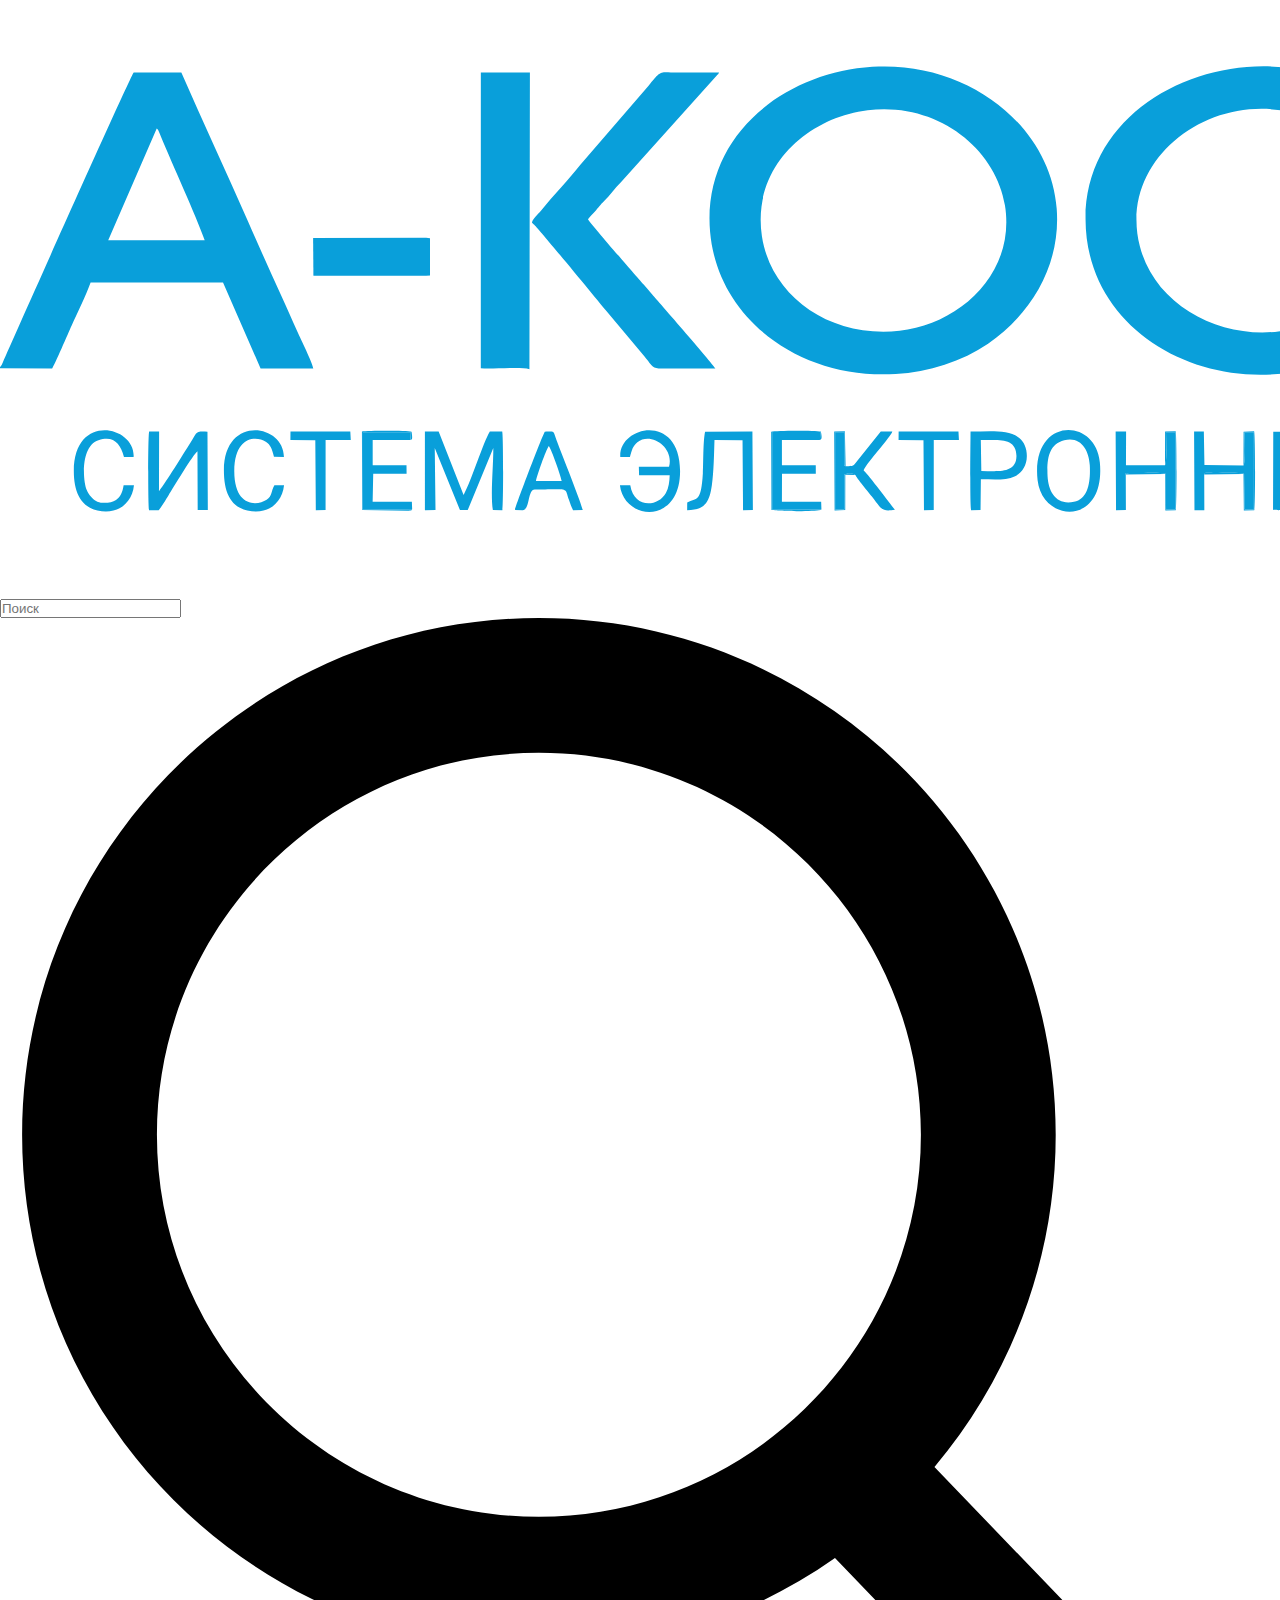
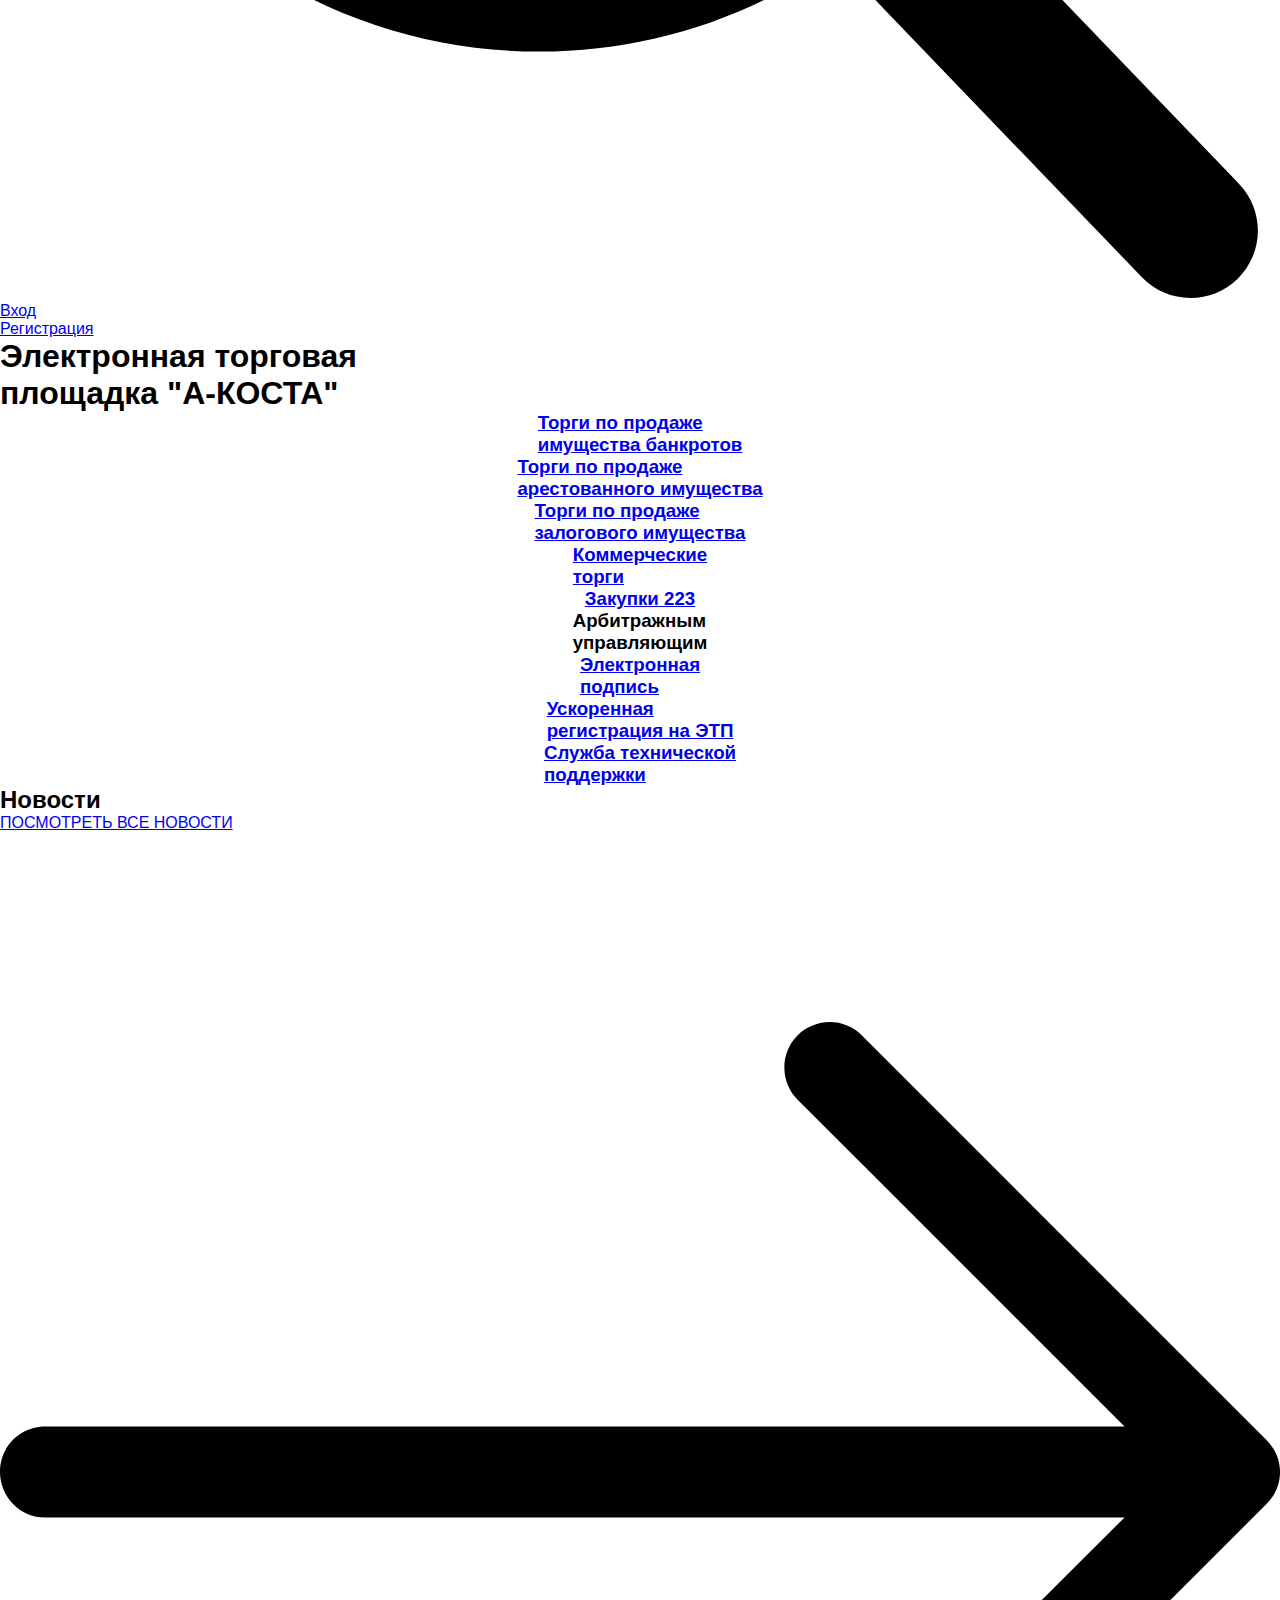
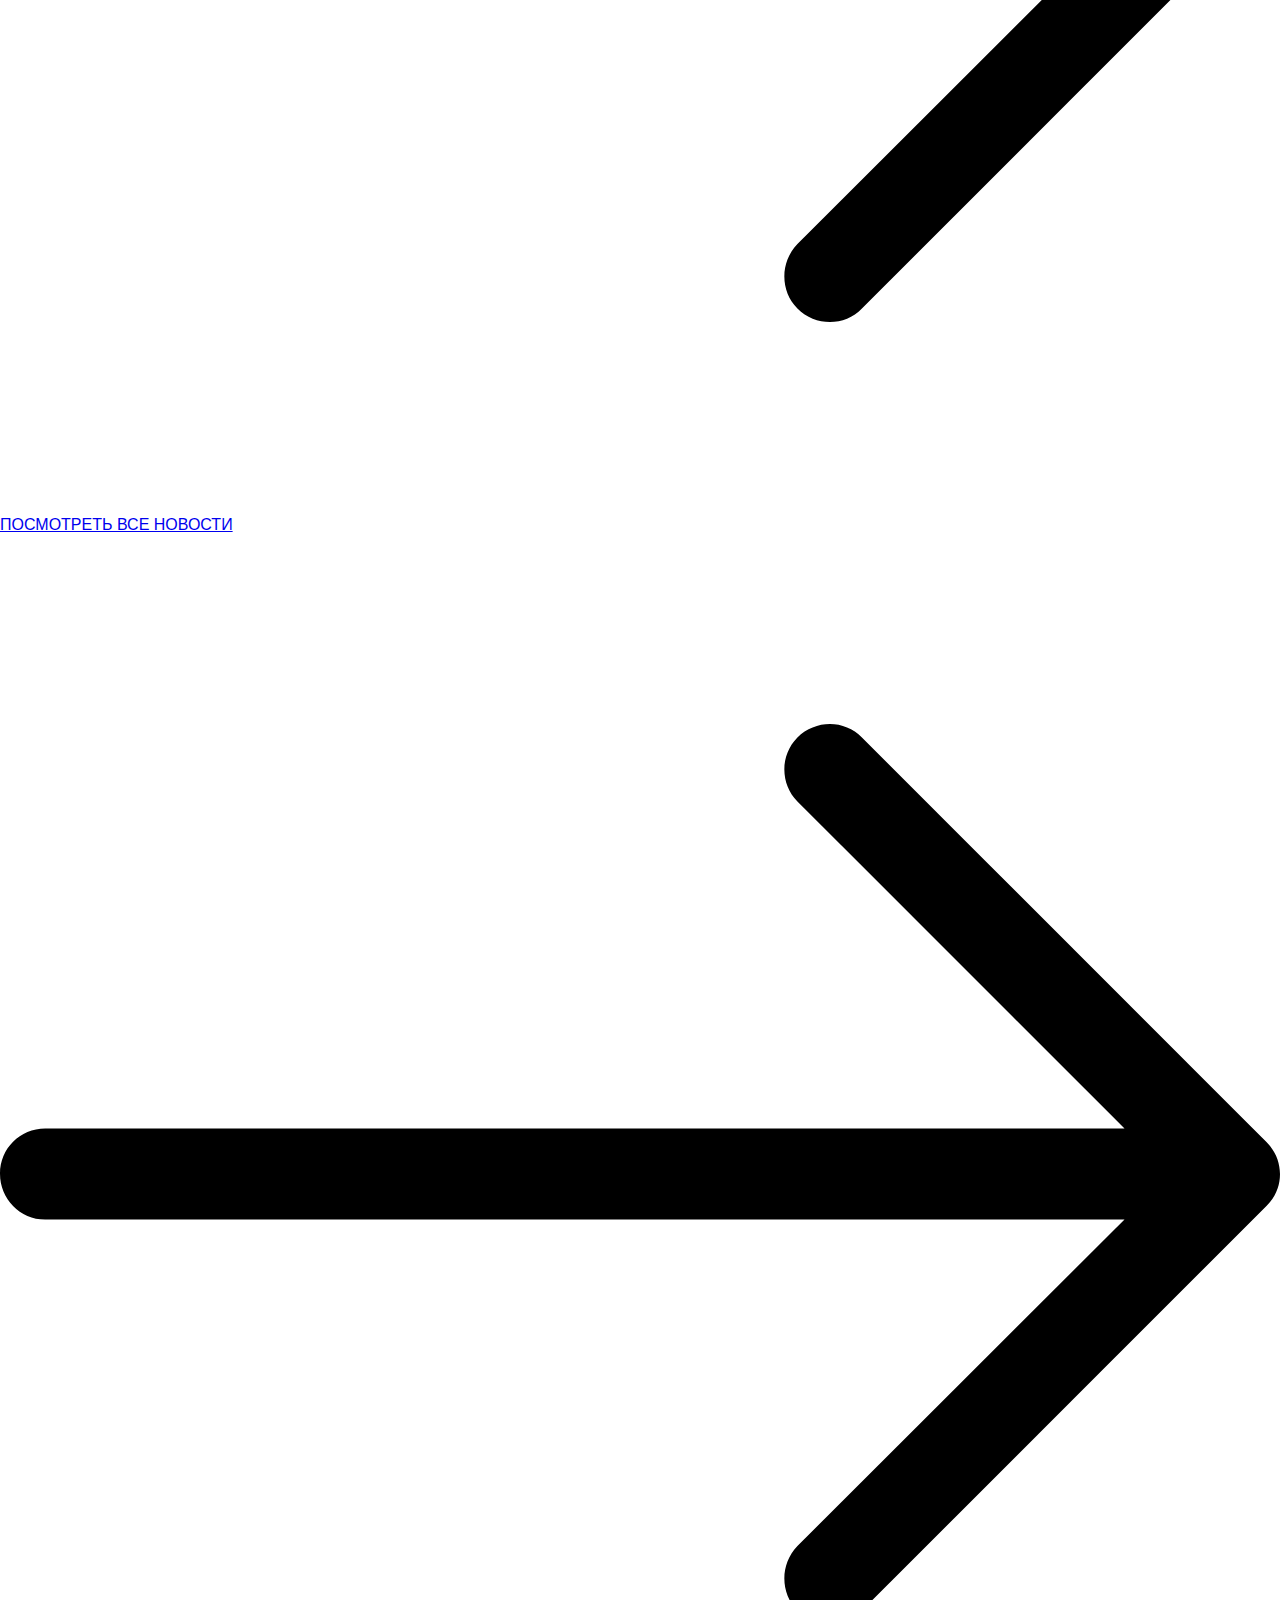
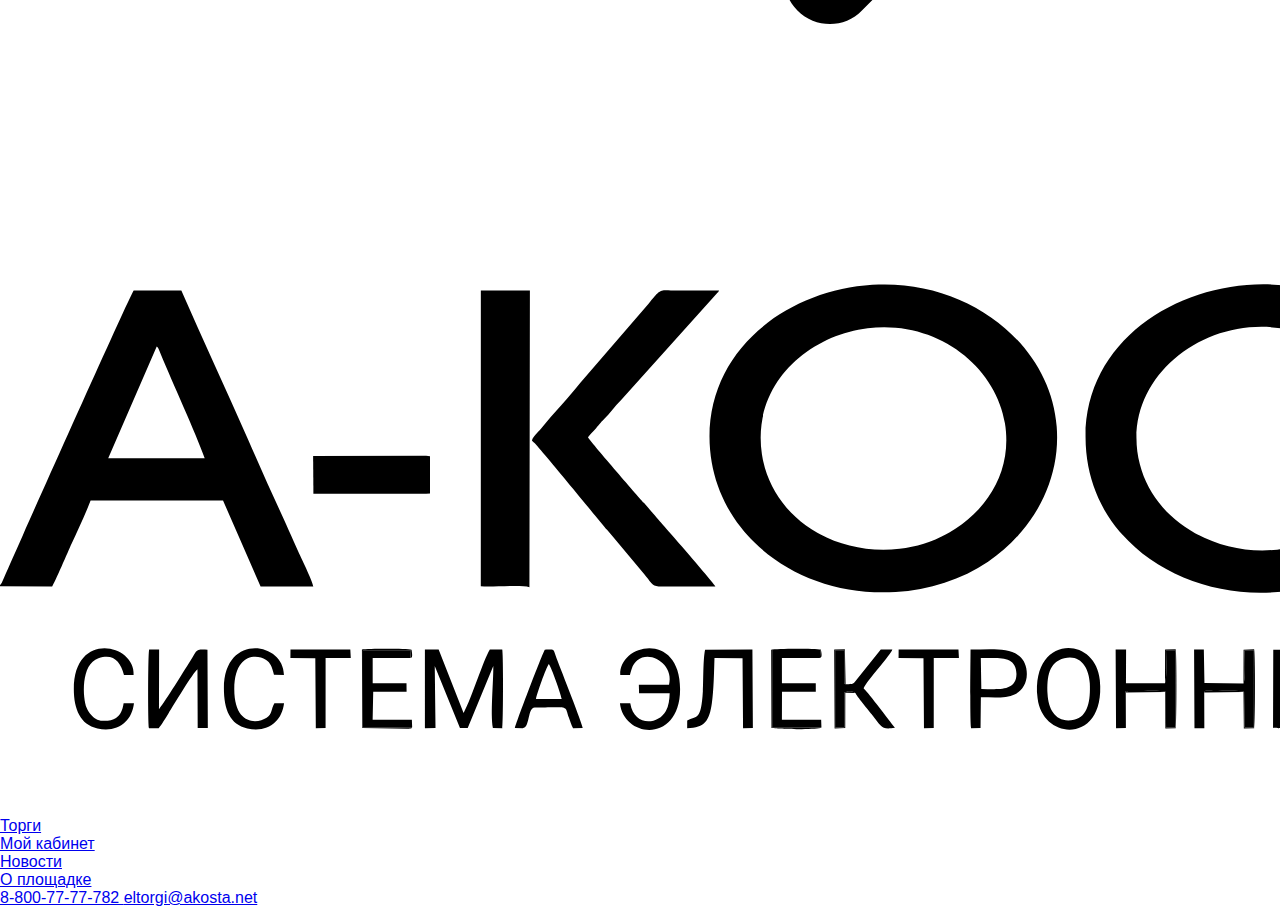
==== index.html @ f361b7ec "Add files via upload" ====
<!DOCTYPE html>
<html lang="ru">

<head>
    <meta charset="UTF-8">
    <meta name="viewport" content="width=device-width, initial-scale=1.0">
    <meta http-equiv="X-UA-Compatible" content="ie=edge">
    <title>А-КОСТА</title>
    <link href="stylesheets/screen.css" media="screen, projection" rel="stylesheet" type="text/css" />
    <link href="img/favicon.ico" rel="shortcut icon" />

    <link rel="stylesheet" href="form.css">
    <link rel="form" href="/form.html">

    <script src="forma.js" defer></script>
</head>

<body onload="startTime()">
    <header>
        <div class='c'>
            <div class="logo"><a href="#">
                    <svg xmlns="http://www.w3.org/2000/svg" xml:space="preserve" width="2919px" height="595px"
                        version="1.1"
                        style="shape-rendering:geometricPrecision; text-rendering:geometricPrecision; image-rendering:optimizeQuality; fill-rule:evenodd; clip-rule:evenodd"
                        viewBox="0 0 2955.64 602.27" xmlns:xlink="http://www.w3.org/1999/xlink">
                        <defs>
                            <style type="text/css">
                                .fil2 {
                                    fill: #099FDA
                                }
                            </style>
                        </defs>
                        <g id="Слой_x0020_1">
                            <metadata id="CorelCorpID_0Corel-Layer" />
                            <g id="_977242208">
                                <path class="fil2"
                                    d="M2010.98 556.94l0 -265.98c0,-66.97 -7.57,-124.48 39.82,-181.12 39.93,-47.71 83.92,-66.08 155.75,-66.08 1.47,0 697.99,-1.29 708.98,0.36 1.89,83.61 0.05,179.28 0.05,265.16 0,27.01 1.76,61.25 -1.45,86.72 -6.61,52.45 -34.9,92.84 -61.73,115.3 -15.5,12.97 -31.72,24.64 -55.05,33.46 -26.23,9.9 -46.39,12.18 -76.82,12.18 -236.51,-0.02 -473.03,0.03 -709.55,0zm-50.38 45.33l796.02 0c5.31,-2.4 14.77,-2.3 21.48,-3.51 19.28,-3.48 39.74,-9.91 56.54,-18.74 34.03,-17.88 60,-39.13 80.9,-68.7 39.81,-56.32 36.28,-100.44 40.1,-109.64l0 -401.68 -796.88 0c-8.61,3.29 -33.18,-0.84 -79.19,20.6 -19.5,9.1 -44.05,26.58 -58.43,41.27 -4.31,4.4 -7.21,8.27 -11.46,12.97 -3.39,3.76 -7.83,9.47 -11.11,14.32 -47.9,70.88 -38.04,129.06 -38.04,211.98 0,33.57 0,67.14 0,100.71 0,66.17 -1.68,134.58 0.07,200.42z" />
                                <path class="fil2"
                                    d="M878.53 111.56c70.14,-8.69 129.63,38.34 139.02,96.28 11.18,68.96 -46.36,120.41 -106.64,127.02 -71.18,7.81 -130.46,-35.67 -139.43,-95.85 -10.47,-70.19 45.98,-119.89 107.05,-127.45zm4.74 -43.96c-90.16,5.87 -172.81,70.48 -164.25,167.29 7.73,87.37 90.29,149.56 187.87,143.68 33.81,-2.04 67.22,-12.7 93.55,-30.69 44.47,-30.37 73.82,-80.59 69.53,-136.6 -6.51,-85.09 -91.43,-149.88 -186.7,-143.68z" />
                                <path class="fil2"
                                    d="M1428.13 297.98c-16.67,-0.21 -33.38,0.04 -50.05,-0.04 -14.6,-0.07 -10.02,-0.6 -17.69,6.89 -62.29,60.79 -184.22,29.77 -206.23,-55.56 -22.12,-85.75 66.96,-155.6 153.09,-135.73 18.77,4.33 36.81,13.13 50.42,24.89 2.41,2.07 3.87,4.19 6.01,6.19 2.16,2.01 5.18,5.23 7.27,6.39l57.06 -0.01c-6.92,-20.36 -31.56,-43.83 -50.25,-56.08 -102.95,-67.49 -278.92,-7.3 -278.58,126.86 0.35,134.44 163.87,197.38 276.51,130.89 16.86,-9.95 45.2,-36.4 52.44,-54.69z" />
                                <path class="fil2"
                                    d="M158.69 130c2.01,1.97 0.96,0.67 2.23,3.18 0.54,1.07 0.99,2.43 1.47,3.61 12.82,31.11 35.4,79.76 44.87,106.3l-97.68 0.15 49.11 -113.24zm-158.69 241.84l0 1 52.79 0.13c2.63,-3.55 16.37,-36.06 19.66,-43.17 6.22,-13.46 14.15,-29.92 19.3,-43.73l134.07 -0.16 38.03 87.05 53.4 0c-0.95,-5.86 -12.82,-29.89 -16.07,-37.14 -5.88,-13.12 -10.56,-24.01 -16.7,-37.24 -11.51,-24.81 -22.54,-50.09 -33.64,-75.25 -22.17,-50.27 -45.42,-100.18 -67.22,-150.09l-48.25 0.01c-3.69,4.51 -116.09,256.06 -132.54,293.77 0,0.01 -0.89,1.96 -0.99,2.14l-1.84 2.68z" />
                                <path class="fil2"
                                    d="M1752.46 130.18c3.93,4.32 20.93,47.42 24.87,56.73 7.99,18.9 16.3,37.45 23.72,56.13l-97.5 0.16 48.91 -113.02zm-158.29 242.47l52.33 0.32 29.24 -65.25c2.95,-6.49 7.29,-15.41 9.45,-21.81l132.57 0c3.26,1.63 4.2,6.31 5.63,9.6l14.46 33.36c5.84,13.45 12.37,31.5 19.2,43.88l54.11 0.22c-0.34,-4.38 -28.2,-64.53 -32.8,-74.41 -28.39,-60.9 -55.88,-125.68 -84.21,-187.48 -5.48,-11.97 -12.76,-26.27 -16.9,-37.84l-49.18 0 -133.9 299.41z" />
                                <path class="fil2"
                                    d="M2689.59 259.81c47.43,-8.67 73.59,31.5 76.26,74.44 2.86,46.04 -12.95,89.59 -52.75,96.7 -48.48,8.66 -73.88,-31.03 -76.43,-74.24 -2.79,-47.1 12.86,-89.57 52.92,-96.9zm114.71 105.42c7.67,-70.06 -24.66,-127.33 -84.26,-136.94 -69.78,-11.24 -114.77,36.02 -121.91,96.91 -8.25,70.22 24.84,127.79 84.07,137.31 70.21,11.28 115.35,-35.64 122.1,-97.28z" />
                                <path class="fil2"
                                    d="M2257.37 459.67c1.4,-19.24 0.19,-43.15 0.19,-62.9l-0.04 -93.64c-0.07,-18.27 25.28,-41.02 50.77,-42.79 55.88,-3.89 50.91,39.65 50.91,74.37 0,28.08 -1.32,102.49 0.18,124.96l38.67 0c1.2,-13.31 0.25,-82.33 0.25,-101.56 0,-28.83 2.95,-70.06 -8.04,-94.12 -10.88,-23.83 -30.76,-37.08 -64.62,-37.16 -15.77,-0.05 -29.19,3.27 -41.35,9.58 -12.5,6.49 -19.19,14.13 -27.58,22.71l-1.46 -27.98 -36.78 0.01 0.22 228.52 38.68 0z" />
                                <path class="fil2"
                                    d="M1452.96 113.19l64.32 0.35 0.01 260.13c7.98,-2.24 39.5,-0.65 49.78,-0.72l0.47 -259.38 64.34 -0.08 -0.02 -40.25c-10.94,0 -172.63,-1.02 -178.9,0.56l0 39.39z" />
                                <path class="fil2"
                                    d="M538.54 225.36c0.16,0.11 0.41,0.11 0.47,0.36 0.05,0.24 0.39,0.29 0.47,0.36 0.11,0.1 1.42,1.28 1.45,1.3 7.35,7.32 65.53,78.49 73.72,88.08l37.97 45.49c11.35,14.11 6.63,12.02 29.29,12.02 14.15,0 28.32,0.08 42.46,-0.03 -2.39,-4.62 -63.58,-74.47 -64.38,-75.32 -2.62,-2.76 -4.94,-5.77 -8,-9.27 -6.45,-7.39 -55.12,-63.08 -56.61,-66.57 3,-3.84 4.69,-5.28 8.2,-9.09 3.23,-3.51 4.1,-5.11 8.15,-9.15 5.51,-5.5 11.32,-13.67 16.74,-18.91l97.31 -108.18c2.29,-2.86 0.45,-0.03 2.33,-3.2 -14.04,-0.02 -28.08,-0.01 -42.12,-0.01 -18.33,0 -15.87,-3.46 -29.28,13.48l-69.28 80.28c-10.97,14.11 -26.83,30.37 -39.47,46.03 -3.2,3.97 -7.82,7.22 -9.42,12.33z" />
                                <path class="fil2"
                                    d="M2476.41 229.92l-35.83 1.23 -0.3 30.3 36.06 0 0.08 198.09 39 0.09 0.1 -198.19 48.79 -0.05 0.03 -29.88 -48.8 -0.39c-0.14,-20.72 -2.39,-42.47 10.17,-55.55 17.67,-18.42 36.97,-8.4 50.72,-10.3l2.07 -31.17c-28.55,-4.14 -56.77,-7.63 -80.83,15.46 -21.75,20.87 -21.26,43.75 -21.26,80.36z" />
                                <path class="fil2"
                                    d="M486.83 372.77c12.11,1.05 40.44,-1.78 49.25,0.9l0.47 -300.43 -49.68 0.04 -0.04 299.49z" />
                                <polygon class="fil2"
                                    points="2117.03,459.67 2155.92,459.67 2155.64,231.14 2116.83,231.15 " />
                                <polygon class="fil2"
                                    points="317.35,279.01 431.54,279.02 435.38,278.79 435.38,241.12 431.55,240.76 317.04,240.82 " />
                                <path class="fil2"
                                    d="M440.21 453.64l25.52 62.71 7.86 0.05 25.9 -62.79c0.17,17.3 -3.04,47.19 -0.42,62.81l9.57 0.01c1.08,-5.66 1.06,-74.76 -0.11,-79.51l-12.52 0c-6.66,10.64 -18.55,49.68 -26.61,64.29l-25.25 -64.29 -13.92 0 0 79.53 10.74 -0.11 -0.76 -62.7z" />
                                <path class="fil2"
                                    d="M160.65 516.43c2.83,-3.11 7.44,-10.99 10.04,-15.15 4.43,-7.09 25.02,-41.55 29.25,-44.54l0.23 59.6 10.26 -0.06 -0.35 -79.24c-13.05,-0.82 -10.64,0.94 -16.8,10.5 -8.96,13.89 -24.31,39.39 -32.31,49.8l0.15 -60.42 -10.11 0c-1.2,5.03 -1.2,73.54 -0.11,79.51l9.75 0z" />
                                <path class="fil2"
                                    d="M1840.68 479.7c14.18,-1.99 32.85,-2.52 32.84,13.74 -0.01,17.38 -22.54,16.06 -32.98,13.96l0.14 -27.7zm-0.13 -33.78c12.78,-2.41 31.58,-2.06 30.79,12.78 -0.72,13.67 -18.14,13.65 -30.76,11.83l-0.03 -24.61zm30.32 28.42c17.4,-9.32 10.98,-28.05 3.86,-32.77 -9.5,-6.31 -30.94,-4.95 -44.62,-4.59l0.32 79.38c15.3,0.46 38.22,2.27 47.55,-6.5 4.3,-4.03 7.28,-12.75 5.56,-21.18 -1.83,-8.9 -6.97,-10.08 -12.67,-14.34z" />
                                <path class="fil2"
                                    d="M1778.56 445.45c17.14,-3.86 24.8,10.99 25.43,26.59 0.7,17.38 -1.86,33.49 -17.09,36.23 -17.52,3.16 -25.22,-11.2 -25.76,-27.12 -0.59,-17.5 1.98,-32.21 17.42,-35.7zm35.6 39.83c6.82,-63.01 -58.45,-63.57 -63.14,-17.1 -2.41,23.84 4.4,44.16 24.12,48.54 23.38,5.2 36.8,-10.91 39.02,-31.44z" />
                                <path class="fil2"
                                    d="M1598.11 488.33c-5.73,33.56 -51.02,26.85 -41.42,-23.93 2.66,-14.07 15.28,-24.99 30.45,-17.2 11.23,5.77 13.68,25.24 10.97,41.13zm-29.41 -51.08c-38.58,11.69 -28.94,93.32 18.43,78.96 35.88,-10.88 28.47,-93.16 -18.43,-78.96z" />
                                <path class="fil2"
                                    d="M1077.56 445.65c16.9,-4.31 25.12,10.04 25.91,25.34 0.85,16.7 -1.51,33.9 -15.99,37.07 -17.74,3.89 -25.99,-9.91 -26.76,-25.83 -0.89,-18.17 1.41,-32.65 16.84,-36.58zm-26.94 40.65c4.84,43.42 69.3,46.77 63.02,-18.35 -4.45,-46.2 -70.19,-45.99 -63.02,18.35z" />
                                <path class="fil2"
                                    d="M695.78 516.43c18.15,-0.08 22.51,-8.09 24.97,-24.95 2.04,-13.94 2.22,-31.6 2.7,-46.04l28.41 0.32 0.51 70.68 9.96 -0.05 -0.47 -79.47 -47.9 0.04c-2.12,8.93 -1.67,31.61 -2.28,42.19 -1.72,29.98 -6.39,24.86 -15.84,29.53l-0.06 7.75z" />
                                <path class="fil2"
                                    d="M637.83 462.52c2.04,-6.92 2.88,-11.05 7.54,-14.79 13.63,-10.94 37.46,5.15 32.06,24.8l-30.57 0 0.25 8.53 30.98 0c-0.22,6.72 -0.91,12.59 -3.84,17.93 -7.73,14.1 -32.13,16.35 -36.07,-7.73l-10.48 -0.03c4,35.6 60.86,40.87 60.92,-14.1 0.07,-59.91 -62.25,-46.15 -60.57,-14.55l9.78 -0.06z" />
                                <path class="fil2"
                                    d="M1139.89 480.38c0.34,-0.61 -4.04,-1.78 9.19,-1.66 8.37,0.08 25.83,-1.04 31.13,0.87l0.5 36.24 9.37 0 0.01 -78.17 -9.42 0.01c0,3.92 1.21,29.9 -1.06,33.42l-39.52 -0.21 0.14 -33.96 -10.59 0.01 0.41 79.5 9.97 -0.01 -0.13 -36.04z" />
                                <path class="fil2"
                                    d="M1219.34 480.44c1.28,-2.48 0.51,-1.8 9.12,-1.72 8.43,0.08 25.65,-0.98 31.21,0.8l0.55 36.31 9.39 0.01 0 -78.18 -9.42 0c0,3.98 1.22,29.92 -1.11,33.5l-39.52 -0.31 -0.61 -33.93 -9.87 0 0.39 79.51 9.98 0 -0.11 -35.99z" />
                                <path class="fil2"
                                    d="M1442.91 516.41c-1.61,-5.5 -24.09,-37.16 -24.36,-39.55 -0.43,-3.83 21.16,-32.24 23.73,-39.9l-10.26 -0.04c-4.28,1.07 -14.76,24.29 -20.35,29.67 -6.17,-5.68 -14.51,-26.44 -20.36,-29.67l-10.35 0.03c3.71,9.2 18.5,28.4 24.07,39.17 -1.52,4.22 -9.94,16.56 -12.58,20.48 -2.56,3.83 -11.24,16.41 -12.09,19.84l11.68 0 19.63 -30.19c3.85,3.48 15.41,24 19.67,30.18l11.57 -0.02z" />
                                <path class="fil2"
                                    d="M993.65 476.72l-0.53 -31.24 1.25 -0.01c16.36,0 35.12,-2.79 34.83,16.42 -0.27,18.13 -20.1,14.88 -35.55,14.83zm-10.38 39.71l9.58 -0.05 0.33 -31.1c11.29,-0.07 25.23,1.59 34.64,-3.19 7.86,-3.99 13.81,-13.44 11.35,-26.25 -4.51,-23.43 -33.44,-18.92 -56.45,-18.92 0,11.45 -0.82,73.5 0.55,79.51z" />
                                <path class="fil2"
                                    d="M856.23 471.98c-1.05,-1.25 -1.46,1.82 -1.36,-7.03l0.02 -27.29 -9.27 0 0 78.18 9.27 -0.01 0.05 -35.36c2.62,-0.98 5.03,-1.77 8.25,-0.98 2.25,0.56 1.9,0.71 2.94,1.41 0.8,2.58 13.72,17.95 16.49,21.48 10.67,13.57 9.54,15.61 23.56,13.77 -6.68,-8.36 -25.37,-33.46 -31.75,-40 3.15,-7.45 27.92,-34.32 29.11,-39.23l-11.7 0 -23.93 29.79c-4.3,5.38 -3.15,5.18 -11.68,5.27z" />
                                <path class="fil2"
                                    d="M1635.82 476.72l-0.57 -31.26c16.05,0 35.67,-2.8 36.08,15.4 0.43,19.18 -19.59,15.87 -35.51,15.86zm-10.97 39.43l10.16 0.25 0.31 -31.13c10.53,-0.01 26.25,1.15 34.78,-3.14 16.85,-8.48 17.22,-39.43 -8.22,-44.47 -6.15,-1.22 -30.12,-1.29 -36.78,-0.5l-0.25 78.99z" />
                                <path class="fil2"
                                    d="M1299.46 507.88l0 -29.92c15.95,-0.04 35.3,-3.55 35.51,14.45 0.21,18.39 -19.62,15.51 -35.51,15.47zm-10.44 8.24c6.11,0.88 29.41,0.74 35.37,-0.08 25.5,-3.52 27.03,-33.59 10.12,-43.16 -8.7,-4.91 -23.09,-3.43 -35.05,-3.47l-0.06 -32.36 -10.15 -0.05 -0.23 79.12z" />
                                <path class="fil2"
                                    d="M542.69 487.03c1.14,-6.29 10.01,-31.2 13.02,-35.62 3,4.45 11.97,29.4 13.05,35.64l-26.07 -0.02zm-13.44 29.4c7.52,0 4.78,-20.85 12.15,-20.85 36.25,0 29.97,-2.69 34.58,10.13 1.36,3.74 2.47,7.72 4.29,10.73l9.75 -0.02c-0.3,-4.49 -21.54,-57.75 -26.39,-70.6 -3.76,-9.99 -1.27,-9.03 -11.99,-8.73 -2.44,3.64 -29.68,75.15 -30.22,79.33l7.83 0.01z" />
                                <polygon class="fil2"
                                    points="831.75,515.9 831.47,507.92 791.72,507.88 791.81,479.63 826.05,479.61 826.01,471.07 791.74,471.06 791.72,445.51 830.21,445.52 830.72,437.39 781.88,437.38 781.87,516.06 " />
                                <polygon class="fil2"
                                    points="417.33,515.6 417.03,507.9 377.32,507.88 377.91,479.62 411.7,479.62 411.61,471.07 377.38,471.06 377.37,470.02 377.36,445.47 415.61,445.37 416.03,437.48 367.47,437.48 367.47,516 " />
                                <path class="fil2"
                                    d="M2130.64 148.34c-14.36,3.18 -19.13,15.97 -16.27,28.27 2.84,12.23 14.43,18.75 29.69,15.22 25.03,-5.77 20.32,-50.95 -13.42,-43.49z" />
                                <path class="fil2"
                                    d="M287.61 491.23l-9.76 0.06c-3.62,6.27 -1.87,10.7 -7.87,14.62 -9.91,6.45 -32.74,7.28 -32.76,-28.78 -0.02,-35.67 22.06,-36.23 31.91,-29.96 4.99,3.18 6.35,7.57 8.27,15.17l10.09 0.18c-0.43,-33.83 -60.68,-42.58 -60.77,13.6 -0.03,21.17 6.01,36.61 23.71,40.63 20.72,4.72 35.14,-7.28 37.18,-25.52z" />
                                <path class="fil2"
                                    d="M135.65 491.23l-10.47 0.04c-1.11,7.21 -3.35,11.95 -7.71,14.82 -4.75,3.13 -13.27,3.89 -18.91,1.74 -4.58,-1.75 -8.85,-6.9 -10.73,-11.66 -4.16,-10.51 -6.23,-44.6 11.86,-50.59 15.3,-5.08 22.16,3.39 25.84,16.94l9.76 0.06c1.83,-31.46 -60.65,-45.48 -60.54,14.57 0.03,20.13 6.48,35.78 23.96,39.65 20.58,4.54 35.02,-7.39 36.94,-25.57z" />
                                <polygon class="fil2"
                                    points="1476.7,445.42 1502.13,445.5 1502.16,516.43 1512.11,516.43 1512.55,445.63 1537.84,445.45 1537.78,436.91 1477.23,436.92 " />
                                <polygon class="fil2"
                                    points="909.85,445.43 935.07,445.76 935.56,516.44 945.46,516.37 945.49,445.48 970.97,445.42 970.49,436.92 909.91,436.91 " />
                                <polygon class="fil2"
                                    points="294.06,445.43 319.27,445.8 319.78,516.45 329.67,516.36 329.69,445.48 355.17,445.4 354.71,436.92 294.13,436.91 " />
                                <polygon class="fil2"
                                    points="1706.07,445.52 1744.31,445.29 1743.91,436.93 1695.94,436.93 1695.57,440.51 1695.49,512.75 1695.98,516.42 1706.03,516.43 " />
                                <polygon class="fil2"
                                    points="1355.79,515.77 1364.99,515.77 1364.99,437.74 1355.79,437.74 " />
                                <path class="fil2"
                                    d="M1259.08 471.16c2.33,-3.58 1.11,-29.52 1.11,-33.5l9.42 0 0 78.18 -9.39 -0.01 -0.55 -36.31c-5.56,-1.78 -22.78,-0.72 -31.21,-0.8 -8.61,-0.08 -7.84,-0.76 -9.12,1.72l39.74 -0.54 0.36 36.79 10.54 -0.08c1.14,-6.16 1.14,-74.63 -0.12,-80.02l-10.68 0.38 -0.1 34.19z" />
                                <path class="fil2"
                                    d="M1179.61 471.09c2.27,-3.52 1.06,-29.5 1.06,-33.42l9.42 -0.01 -0.01 78.17 -9.37 0 -0.5 -36.24c-5.3,-1.91 -22.76,-0.79 -31.13,-0.87 -13.23,-0.12 -8.85,1.05 -9.19,1.66l39.72 -0.48 0.4 36.81 10.53 -0.16c1.06,-5.96 1.05,-74.71 -0.11,-79.93l-10.71 0.31 -0.11 34.16z" />
                                <path class="fil2"
                                    d="M831.75 515.9l-49.88 0.16 0.01 -78.68 48.84 0.01 -0.51 8.13c0.86,-0.79 2.82,0.01 0.91,-8.67 -5.41,-1.09 -45.34,-1.19 -50.25,0.18l0.28 79.27c1.92,0.65 46.2,2.48 50.6,-0.4z" />
                                <path class="fil2"
                                    d="M417.33 515.6l-49.86 0.4 0 -78.52 48.56 0 -0.42 7.89c0.72,-0.58 2.71,1.22 1.1,-8.34 -4.58,-1.18 -44.77,-1.14 -50.24,-0.09l0.34 79.47 45.46 0.64c5.33,-0.13 4.32,-0.35 5.06,-1.45z" />
                                <path class="fil2"
                                    d="M866.13 480.9c-1.04,-0.7 -0.69,-0.85 -2.94,-1.41 -3.22,-0.79 -5.63,0 -8.25,0.98l-0.05 35.36 -9.27 0.01 0 -78.18 9.27 0 -0.02 27.29c-0.1,8.85 0.31,5.78 1.36,7.03l-0.76 -35.31 -10.79 0.2 0.4 79.9 10.79 -0.36 0.06 -35.73 10.2 0.22z" />
                                <path class="fil2"
                                    d="M1355.79 437.74l9.2 0 0 78.03 -9.2 0 0 -78.03zm-0.7 78.94l10.85 -0.2 -0.51 -79.82 -10.68 0.29 0.34 79.73z" />
                            </g>
                        </g>
                    </svg>

                </a>
            </div>

            <div class="search_box">
                <input type="text" placeholder="Поиск" id="search">
                <a onclick="getvalue()">
                    <div class="search_icon">
                        <?xml version="1.0" encoding="iso-8859-1"?>
                        <!-- Generator: Adobe Illustrator 19.0.0, SVG Export Plug-In . SVG Version: 6.00 Build 0)  -->
                        <svg version="1.1" id="Capa_1" xmlns="http://www.w3.org/2000/svg"
                            xmlns:xlink="http://www.w3.org/1999/xlink" x="0px" y="0px" viewBox="0 0 56.966 56.966"
                            style="enable-background:new 0 0 56.966 56.966;" xml:space="preserve">
                            <path d="M55.146,51.887L41.588,37.786c3.486-4.144,5.396-9.358,5.396-14.786c0-12.682-10.318-23-23-23s-23,10.318-23,23
                    s10.318,23,23,23c4.761,0,9.298-1.436,13.177-4.162l13.661,14.208c0.571,0.593,1.339,0.92,2.162,0.92
                    c0.779,0,1.518-0.297,2.079-0.837C56.255,54.982,56.293,53.08,55.146,51.887z M23.984,6c9.374,0,17,7.626,17,17s-7.626,17-17,17
                    s-17-7.626-17-17S14.61,6,23.984,6z" />
                            <g>
                            </g>
                            <g>
                            </g>
                            <g>
                            </g>
                            <g>
                            </g>
                            <g>
                            </g>
                            <g>
                            </g>
                            <g>
                            </g>
                            <g>
                            </g>
                            <g>
                            </g>
                            <g>
                            </g>
                            <g>
                            </g>
                            <g>
                            </g>
                            <g>
                            </g>
                            <g>
                            </g>
                            <g>
                            </g>
                        </svg>
                    </div>
                </a>
            </div>
            <div class="time_date_box">
                <div class="time">
                    <div id="time"></div>
                </div>
                <div class="date">
                    <div id="date"></div>

                </div>
            </div>
            <div class="login_box">
                <div class="login">
                    <a href="./akosta/authorization.xhtml">Вход</a>
                </div>
                <div class="register">
                    <a href="./akosta/registration.xhtml">Регистрация</a>
                </div>
            </div>
        </div>
        <div class="slider">
            <h1>
                Электронная торговая<br /> площадка "А-КОСТА"
            </h1>

        </div>

    </header>
    <main>
        <section class="services">
            <div class="wrapper_form visible">
                <div class="forma">
                    <p class="text_header">Заявка на финансовую услугу</p>
                    <form class="form" id="form" action="#">
                        <div class="area">
                            <input class="input _reg" type="text" placeholder="Наименование организации">
                            <p class="under_text" required>Данное поле является обязательным</p>
                            <input class="input _reg" type="number" step="1" min="1" max="27" placeholder="ИНН">
                            <input class="input _reg" type="text" placeholder="Фамилия">
                            <input class="input _reg" type="text" placeholder="Имя">
                            <input class="input" type="text" placeholder="Отчество">
                            <input class="input _email" type="email" placeholder="Адрес электронной почты">
                            <input class="input" type="tel" placeholder="Телефон в формате +79ХХХХХХХХХ">
                            <textarea class="input text_area" name="" id="" cols="30" rows="10"
                                placeholder="Дополнительный комментарий">
                                    </textarea>
                        </div>
                        <div class="bottom_box">
                            <div class="button">
                                <p class="text_botton">Отмена</p>
                            </div>
                            <div class="button">
                                <p class="text_botton">Отправить</p>
                            </div>
                        </div>

                    </form>
                </div>
            </div>
            <div class="c">
                <div class="item">
                    <a style="z-index: 10; width: 100%; height: 100%; display: flex; flex-direction: column; justify-content: center; align-items: center;"
                        href="./akosta/lots.xhtml?sgUnid=3">
                        <img src="img/gavel.png" alt="">
                        <h3>Торги по продаже<br> имущества банкротов</h3>
                    </a>
                </div>
                <div class="item">
                    <a style="z-index: 10; width: 100%; height: 100%; display: flex; flex-direction: column; justify-content: center; align-items: center;"
                        href="./akosta/lots.xhtml?sgUnid=4">
                        <img src="img/handcuffs.png" alt="">
                        <h3>Торги по продаже<br> арестованного имущества</h3>
                    </a>
                </div>
                <div class="item">
                    <a style="z-index: 10; width: 100%; height: 100%; display: flex; flex-direction: column; justify-content: center; align-items: center;"
                        href="./akosta/page-content.xhtml?page_unid=3">
                        <img src="img/law.png" alt="">
                        <h3>Торги по продаже<br> залогового имущества</h3>
                    </a>
                </div>

                <!-- сдесь ссылка на форму с конструктора -->
                <div class="item">
                    <a style="z-index: 10; width: 100%; height: 100%; display: flex; flex-direction: column; justify-content: center; align-items: center;"
                        href="./akosta/lots.xhtml?sgUnid=5">
                        <img src="img/briefcase.png" alt="">
                        <h3>Коммерческие<br> торги</h3>
                    </a>
                </div>
                <div class="item">
                    <a style="z-index: 10; width: 100%; height: 100%; display: flex; flex-direction: column; justify-content: center; align-items: center;"
                        href="https://qform.link/form_8CokbPvfZUOwWxrx7WVKXphAAvlibRMk">
                        <img src="img/stocks.png" alt="">
                        <h3>Закупки 223<br> </h3>
                    </a>
                </div>

                <!-- обрабатываем блок ниже -->
                <div class="item">
                    <div class="form_action"
                        style="z-index: 10; width: 100%; height: 100%; display: flex; flex-direction: column; justify-content: center; align-items: center;">
                        <img src="img/people.png" alt="">
                        <h3>Арбитражным<br> управляющим</h3>
                    </div>
                </div>
                <div class="item">
                    <a style="z-index: 10; width: 100%; height: 100%; display: flex; flex-direction: column; justify-content: center; align-items: center;"
                        href="./akosta/page-content.xhtml?page_unid=8">
                        <img src="img/agreement.png" alt="">
                        <h3>Электронная<br> подпись</h3>
                    </a>
                </div>
                <div class="item">
                    <a style="z-index: 10; width: 100%; height: 100%; display: flex; flex-direction: column; justify-content: center; align-items: center;"
                        href="./akosta/page-content.xhtml?page_unid=18">
                        <img src="img/folder.png" alt="">
                        <h3>Ускоренная<br>регистрация на ЭТП</h3>
                    </a>
                </div>
                <div class="item">
                    <a style="z-index: 10; width: 100%; height: 100%; display: flex; flex-direction: column; justify-content: center; align-items: center;"
                        href="./akosta/page-content.xhtml?page_unid=11">
                        <img src="img/technical-support.png" alt="">
                        <h3>Служба технической<br> поддержки</h3>
                    </a>
                </div>

            </div>
        </section>
        <section class="news_and_statistic">
            <div class="c">
                <div include-html="pages/statistic.html"></div>
                <div class="news">
                    <div class="row">
                        <h2>Новости</h2>
                        <a href="./akosta/news.xhtml">ПОСМОТРЕТЬ ВСЕ НОВОСТИ
                            <?xml version="1.0" encoding="iso-8859-1"?>
                            <!-- Generator: Adobe Illustrator 19.1.0, SVG Export Plug-In . SVG Version: 6.00 Build 0)  -->
                            <svg version="1.1" id="Capa_1" xmlns="http://www.w3.org/2000/svg"
                                xmlns:xlink="http://www.w3.org/1999/xlink" x="0px" y="0px" viewBox="0 0 31.49 31.49"
                                style="enable-background:new 0 0 31.49 31.49;" xml:space="preserve">
                                <path
                                    d="M21.205,5.007c-0.429-0.444-1.143-0.444-1.587,0c-0.429,0.429-0.429,1.143,0,1.571l8.047,8.047H1.111
                                C0.492,14.626,0,15.118,0,15.737c0,0.619,0.492,1.127,1.111,1.127h26.554l-8.047,8.032c-0.429,0.444-0.429,1.159,0,1.587
                                c0.444,0.444,1.159,0.444,1.587,0l9.952-9.952c0.444-0.429,0.444-1.143,0-1.571L21.205,5.007z" />
                                <g>
                                </g>
                                <g>
                                </g>
                                <g>
                                </g>
                                <g>
                                </g>
                                <g>
                                </g>
                                <g>
                                </g>
                                <g>
                                </g>
                                <g>
                                </g>
                                <g>
                                </g>
                                <g>
                                </g>
                                <g>
                                </g>
                                <g>
                                </g>
                                <g>
                                </g>
                                <g>
                                </g>
                                <g>
                                </g>
                            </svg>
                        </a>

                    </div>
                    <div include-html="pages/news_ru.html"></div>

                </div>
            </div>
            <div class="view_all_mobile row">
                <a href="./akosta/news.xhtml">ПОСМОТРЕТЬ ВСЕ НОВОСТИ
                    <?xml version="1.0" encoding="iso-8859-1"?>
                    <!-- Generator: Adobe Illustrator 19.1.0, SVG Export Plug-In . SVG Version: 6.00 Build 0)  -->
                    <svg version="1.1" id="Capa_1" xmlns="http://www.w3.org/2000/svg"
                        xmlns:xlink="http://www.w3.org/1999/xlink" x="0px" y="0px" viewBox="0 0 31.49 31.49"
                        style="enable-background:new 0 0 31.49 31.49;" xml:space="preserve">
                        <path
                            d="M21.205,5.007c-0.429-0.444-1.143-0.444-1.587,0c-0.429,0.429-0.429,1.143,0,1.571l8.047,8.047H1.111
                                C0.492,14.626,0,15.118,0,15.737c0,0.619,0.492,1.127,1.111,1.127h26.554l-8.047,8.032c-0.429,0.444-0.429,1.159,0,1.587
                                c0.444,0.444,1.159,0.444,1.587,0l9.952-9.952c0.444-0.429,0.444-1.143,0-1.571L21.205,5.007z" />
                        <g>
                        </g>
                        <g>
                        </g>
                        <g>
                        </g>
                        <g>
                        </g>
                        <g>
                        </g>
                        <g>
                        </g>
                        <g>
                        </g>
                        <g>
                        </g>
                        <g>
                        </g>
                        <g>
                        </g>
                        <g>
                        </g>
                        <g>
                        </g>
                        <g>
                        </g>
                        <g>
                        </g>
                        <g>
                        </g>
                    </svg>
                </a>
            </div>
        </section>
    </main>



    <footer>
        <div class="c">
            <div class="logo">
                <a href="#"> <svg xmlns="http://www.w3.org/2000/svg" xml:space="preserve" width="2919px" height="595px"
                        version="1.1"
                        style="shape-rendering:geometricPrecision; text-rendering:geometricPrecision; image-rendering:optimizeQuality; fill-rule:evenodd; clip-rule:evenodd"
                        viewBox="0 0 2955.64 602.27" xmlns:xlink="http://www.w3.org/1999/xlink">
                        <defs>
                            <style type="text/css">
                                < ![CDATA[ .fil0 {
                                    fill: #fff
                                }

                                ]]>
                            </style>
                        </defs>
                        <g id="Слой_x0020_1">
                            <metadata id="CorelCorpID_0Corel-Layer" />
                            <g id="_977242208">
                                <path class="fil0"
                                    d="M2010.98 556.94l0 -265.98c0,-66.97 -7.57,-124.48 39.82,-181.12 39.93,-47.71 83.92,-66.08 155.75,-66.08 1.47,0 697.99,-1.29 708.98,0.36 1.89,83.61 0.05,179.28 0.05,265.16 0,27.01 1.76,61.25 -1.45,86.72 -6.61,52.45 -34.9,92.84 -61.73,115.3 -15.5,12.97 -31.72,24.64 -55.05,33.46 -26.23,9.9 -46.39,12.18 -76.82,12.18 -236.51,-0.02 -473.03,0.03 -709.55,0zm-50.38 45.33l796.02 0c5.31,-2.4 14.77,-2.3 21.48,-3.51 19.28,-3.48 39.74,-9.91 56.54,-18.74 34.03,-17.88 60,-39.13 80.9,-68.7 39.81,-56.32 36.28,-100.44 40.1,-109.64l0 -401.68 -796.88 0c-8.61,3.29 -33.18,-0.84 -79.19,20.6 -19.5,9.1 -44.05,26.58 -58.43,41.27 -4.31,4.4 -7.21,8.27 -11.46,12.97 -3.39,3.76 -7.83,9.47 -11.11,14.32 -47.9,70.88 -38.04,129.06 -38.04,211.98 0,33.57 0,67.14 0,100.71 0,66.17 -1.68,134.58 0.07,200.42z" />
                                <path class="fil0"
                                    d="M878.53 111.56c70.14,-8.69 129.63,38.34 139.02,96.28 11.18,68.96 -46.36,120.41 -106.64,127.02 -71.18,7.81 -130.46,-35.67 -139.43,-95.85 -10.47,-70.19 45.98,-119.89 107.05,-127.45zm4.74 -43.96c-90.16,5.87 -172.81,70.48 -164.25,167.29 7.73,87.37 90.29,149.56 187.87,143.68 33.81,-2.04 67.22,-12.7 93.55,-30.69 44.47,-30.37 73.82,-80.59 69.53,-136.6 -6.51,-85.09 -91.43,-149.88 -186.7,-143.68z" />
                                <path class="fil0"
                                    d="M1428.13 297.98c-16.67,-0.21 -33.38,0.04 -50.05,-0.04 -14.6,-0.07 -10.02,-0.6 -17.69,6.89 -62.29,60.79 -184.22,29.77 -206.23,-55.56 -22.12,-85.75 66.96,-155.6 153.09,-135.73 18.77,4.33 36.81,13.13 50.42,24.89 2.41,2.07 3.87,4.19 6.01,6.19 2.16,2.01 5.18,5.23 7.27,6.39l57.06 -0.01c-6.92,-20.36 -31.56,-43.83 -50.25,-56.08 -102.95,-67.49 -278.92,-7.3 -278.58,126.86 0.35,134.44 163.87,197.38 276.51,130.89 16.86,-9.95 45.2,-36.4 52.44,-54.69z" />
                                <path class="fil0"
                                    d="M158.69 130c2.01,1.97 0.96,0.67 2.23,3.18 0.54,1.07 0.99,2.43 1.47,3.61 12.82,31.11 35.4,79.76 44.87,106.3l-97.68 0.15 49.11 -113.24zm-158.69 241.84l0 1 52.79 0.13c2.63,-3.55 16.37,-36.06 19.66,-43.17 6.22,-13.46 14.15,-29.92 19.3,-43.73l134.07 -0.16 38.03 87.05 53.4 0c-0.95,-5.86 -12.82,-29.89 -16.07,-37.14 -5.88,-13.12 -10.56,-24.01 -16.7,-37.24 -11.51,-24.81 -22.54,-50.09 -33.64,-75.25 -22.17,-50.27 -45.42,-100.18 -67.22,-150.09l-48.25 0.01c-3.69,4.51 -116.09,256.06 -132.54,293.77 0,0.01 -0.89,1.96 -0.99,2.14l-1.84 2.68z" />
                                <path class="fil0"
                                    d="M1752.46 130.18c3.93,4.32 20.93,47.42 24.87,56.73 7.99,18.9 16.3,37.45 23.72,56.13l-97.5 0.16 48.91 -113.02zm-158.29 242.47l52.33 0.32 29.24 -65.25c2.95,-6.49 7.29,-15.41 9.45,-21.81l132.57 0c3.26,1.63 4.2,6.31 5.63,9.6l14.46 33.36c5.84,13.45 12.37,31.5 19.2,43.88l54.11 0.22c-0.34,-4.38 -28.2,-64.53 -32.8,-74.41 -28.39,-60.9 -55.88,-125.68 -84.21,-187.48 -5.48,-11.97 -12.76,-26.27 -16.9,-37.84l-49.18 0 -133.9 299.41z" />
                                <path class="fil0"
                                    d="M2689.59 259.81c47.43,-8.67 73.59,31.5 76.26,74.44 2.86,46.04 -12.95,89.59 -52.75,96.7 -48.48,8.66 -73.88,-31.03 -76.43,-74.24 -2.79,-47.1 12.86,-89.57 52.92,-96.9zm114.71 105.42c7.67,-70.06 -24.66,-127.33 -84.26,-136.94 -69.78,-11.24 -114.77,36.02 -121.91,96.91 -8.25,70.22 24.84,127.79 84.07,137.31 70.21,11.28 115.35,-35.64 122.1,-97.28z" />
                                <path class="fil0"
                                    d="M2257.37 459.67c1.4,-19.24 0.19,-43.15 0.19,-62.9l-0.04 -93.64c-0.07,-18.27 25.28,-41.02 50.77,-42.79 55.88,-3.89 50.91,39.65 50.91,74.37 0,28.08 -1.32,102.49 0.18,124.96l38.67 0c1.2,-13.31 0.25,-82.33 0.25,-101.56 0,-28.83 2.95,-70.06 -8.04,-94.12 -10.88,-23.83 -30.76,-37.08 -64.62,-37.16 -15.77,-0.05 -29.19,3.27 -41.35,9.58 -12.5,6.49 -19.19,14.13 -27.58,22.71l-1.46 -27.98 -36.78 0.01 0.22 228.52 38.68 0z" />
                                <path class="fil0"
                                    d="M1452.96 113.19l64.32 0.35 0.01 260.13c7.98,-2.24 39.5,-0.65 49.78,-0.72l0.47 -259.38 64.34 -0.08 -0.02 -40.25c-10.94,0 -172.63,-1.02 -178.9,0.56l0 39.39z" />
                                <path class="fil0"
                                    d="M538.54 225.36c0.16,0.11 0.41,0.11 0.47,0.36 0.05,0.24 0.39,0.29 0.47,0.36 0.11,0.1 1.42,1.28 1.45,1.3 7.35,7.32 65.53,78.49 73.72,88.08l37.97 45.49c11.35,14.11 6.63,12.02 29.29,12.02 14.15,0 28.32,0.08 42.46,-0.03 -2.39,-4.62 -63.58,-74.47 -64.38,-75.32 -2.62,-2.76 -4.94,-5.77 -8,-9.27 -6.45,-7.39 -55.12,-63.08 -56.61,-66.57 3,-3.84 4.69,-5.28 8.2,-9.09 3.23,-3.51 4.1,-5.11 8.15,-9.15 5.51,-5.5 11.32,-13.67 16.74,-18.91l97.31 -108.18c2.29,-2.86 0.45,-0.03 2.33,-3.2 -14.04,-0.02 -28.08,-0.01 -42.12,-0.01 -18.33,0 -15.87,-3.46 -29.28,13.48l-69.28 80.28c-10.97,14.11 -26.83,30.37 -39.47,46.03 -3.2,3.97 -7.82,7.22 -9.42,12.33z" />
                                <path class="fil0"
                                    d="M2476.41 229.92l-35.83 1.23 -0.3 30.3 36.06 0 0.08 198.09 39 0.09 0.1 -198.19 48.79 -0.05 0.03 -29.88 -48.8 -0.39c-0.14,-20.72 -2.39,-42.47 10.17,-55.55 17.67,-18.42 36.97,-8.4 50.72,-10.3l2.07 -31.17c-28.55,-4.14 -56.77,-7.63 -80.83,15.46 -21.75,20.87 -21.26,43.75 -21.26,80.36z" />
                                <path class="fil0"
                                    d="M486.83 372.77c12.11,1.05 40.44,-1.78 49.25,0.9l0.47 -300.43 -49.68 0.04 -0.04 299.49z" />
                                <polygon class="fil0"
                                    points="2117.03,459.67 2155.92,459.67 2155.64,231.14 2116.83,231.15 " />
                                <polygon class="fil0"
                                    points="317.35,279.01 431.54,279.02 435.38,278.79 435.38,241.12 431.55,240.76 317.04,240.82 " />
                                <path class="fil0"
                                    d="M440.21 453.64l25.52 62.71 7.86 0.05 25.9 -62.79c0.17,17.3 -3.04,47.19 -0.42,62.81l9.57 0.01c1.08,-5.66 1.06,-74.76 -0.11,-79.51l-12.52 0c-6.66,10.64 -18.55,49.68 -26.61,64.29l-25.25 -64.29 -13.92 0 0 79.53 10.74 -0.11 -0.76 -62.7z" />
                                <path class="fil0"
                                    d="M160.65 516.43c2.83,-3.11 7.44,-10.99 10.04,-15.15 4.43,-7.09 25.02,-41.55 29.25,-44.54l0.23 59.6 10.26 -0.06 -0.35 -79.24c-13.05,-0.82 -10.64,0.94 -16.8,10.5 -8.96,13.89 -24.31,39.39 -32.31,49.8l0.15 -60.42 -10.11 0c-1.2,5.03 -1.2,73.54 -0.11,79.51l9.75 0z" />
                                <path class="fil0"
                                    d="M1840.68 479.7c14.18,-1.99 32.85,-2.52 32.84,13.74 -0.01,17.38 -22.54,16.06 -32.98,13.96l0.14 -27.7zm-0.13 -33.78c12.78,-2.41 31.58,-2.06 30.79,12.78 -0.72,13.67 -18.14,13.65 -30.76,11.83l-0.03 -24.61zm30.32 28.42c17.4,-9.32 10.98,-28.05 3.86,-32.77 -9.5,-6.31 -30.94,-4.95 -44.62,-4.59l0.32 79.38c15.3,0.46 38.22,2.27 47.55,-6.5 4.3,-4.03 7.28,-12.75 5.56,-21.18 -1.83,-8.9 -6.97,-10.08 -12.67,-14.34z" />
                                <path class="fil0"
                                    d="M1778.56 445.45c17.14,-3.86 24.8,10.99 25.43,26.59 0.7,17.38 -1.86,33.49 -17.09,36.23 -17.52,3.16 -25.22,-11.2 -25.76,-27.12 -0.59,-17.5 1.98,-32.21 17.42,-35.7zm35.6 39.83c6.82,-63.01 -58.45,-63.57 -63.14,-17.1 -2.41,23.84 4.4,44.16 24.12,48.54 23.38,5.2 36.8,-10.91 39.02,-31.44z" />
                                <path class="fil0"
                                    d="M1598.11 488.33c-5.73,33.56 -51.02,26.85 -41.42,-23.93 2.66,-14.07 15.28,-24.99 30.45,-17.2 11.23,5.77 13.68,25.24 10.97,41.13zm-29.41 -51.08c-38.58,11.69 -28.94,93.32 18.43,78.96 35.88,-10.88 28.47,-93.16 -18.43,-78.96z" />
                                <path class="fil0"
                                    d="M1077.56 445.65c16.9,-4.31 25.12,10.04 25.91,25.34 0.85,16.7 -1.51,33.9 -15.99,37.07 -17.74,3.89 -25.99,-9.91 -26.76,-25.83 -0.89,-18.17 1.41,-32.65 16.84,-36.58zm-26.94 40.65c4.84,43.42 69.3,46.77 63.02,-18.35 -4.45,-46.2 -70.19,-45.99 -63.02,18.35z" />
                                <path class="fil0"
                                    d="M695.78 516.43c18.15,-0.08 22.51,-8.09 24.97,-24.95 2.04,-13.94 2.22,-31.6 2.7,-46.04l28.41 0.32 0.51 70.68 9.96 -0.05 -0.47 -79.47 -47.9 0.04c-2.12,8.93 -1.67,31.61 -2.28,42.19 -1.72,29.98 -6.39,24.86 -15.84,29.53l-0.06 7.75z" />
                                <path class="fil0"
                                    d="M637.83 462.52c2.04,-6.92 2.88,-11.05 7.54,-14.79 13.63,-10.94 37.46,5.15 32.06,24.8l-30.57 0 0.25 8.53 30.98 0c-0.22,6.72 -0.91,12.59 -3.84,17.93 -7.73,14.1 -32.13,16.35 -36.07,-7.73l-10.48 -0.03c4,35.6 60.86,40.87 60.92,-14.1 0.07,-59.91 -62.25,-46.15 -60.57,-14.55l9.78 -0.06z" />
                                <path class="fil0"
                                    d="M1139.89 480.38c0.34,-0.61 -4.04,-1.78 9.19,-1.66 8.37,0.08 25.83,-1.04 31.13,0.87l0.5 36.24 9.37 0 0.01 -78.17 -9.42 0.01c0,3.92 1.21,29.9 -1.06,33.42l-39.52 -0.21 0.14 -33.96 -10.59 0.01 0.41 79.5 9.97 -0.01 -0.13 -36.04z" />
                                <path class="fil0"
                                    d="M1219.34 480.44c1.28,-2.48 0.51,-1.8 9.12,-1.72 8.43,0.08 25.65,-0.98 31.21,0.8l0.55 36.31 9.39 0.01 0 -78.18 -9.42 0c0,3.98 1.22,29.92 -1.11,33.5l-39.52 -0.31 -0.61 -33.93 -9.87 0 0.39 79.51 9.98 0 -0.11 -35.99z" />
                                <path class="fil0"
                                    d="M1442.91 516.41c-1.61,-5.5 -24.09,-37.16 -24.36,-39.55 -0.43,-3.83 21.16,-32.24 23.73,-39.9l-10.26 -0.04c-4.28,1.07 -14.76,24.29 -20.35,29.67 -6.17,-5.68 -14.51,-26.44 -20.36,-29.67l-10.35 0.03c3.71,9.2 18.5,28.4 24.07,39.17 -1.52,4.22 -9.94,16.56 -12.58,20.48 -2.56,3.83 -11.24,16.41 -12.09,19.84l11.68 0 19.63 -30.19c3.85,3.48 15.41,24 19.67,30.18l11.57 -0.02z" />
                                <path class="fil0"
                                    d="M993.65 476.72l-0.53 -31.24 1.25 -0.01c16.36,0 35.12,-2.79 34.83,16.42 -0.27,18.13 -20.1,14.88 -35.55,14.83zm-10.38 39.71l9.58 -0.05 0.33 -31.1c11.29,-0.07 25.23,1.59 34.64,-3.19 7.86,-3.99 13.81,-13.44 11.35,-26.25 -4.51,-23.43 -33.44,-18.92 -56.45,-18.92 0,11.45 -0.82,73.5 0.55,79.51z" />
                                <path class="fil0"
                                    d="M856.23 471.98c-1.05,-1.25 -1.46,1.82 -1.36,-7.03l0.02 -27.29 -9.27 0 0 78.18 9.27 -0.01 0.05 -35.36c2.62,-0.98 5.03,-1.77 8.25,-0.98 2.25,0.56 1.9,0.71 2.94,1.41 0.8,2.58 13.72,17.95 16.49,21.48 10.67,13.57 9.54,15.61 23.56,13.77 -6.68,-8.36 -25.37,-33.46 -31.75,-40 3.15,-7.45 27.92,-34.32 29.11,-39.23l-11.7 0 -23.93 29.79c-4.3,5.38 -3.15,5.18 -11.68,5.27z" />
                                <path class="fil0"
                                    d="M1635.82 476.72l-0.57 -31.26c16.05,0 35.67,-2.8 36.08,15.4 0.43,19.18 -19.59,15.87 -35.51,15.86zm-10.97 39.43l10.16 0.25 0.31 -31.13c10.53,-0.01 26.25,1.15 34.78,-3.14 16.85,-8.48 17.22,-39.43 -8.22,-44.47 -6.15,-1.22 -30.12,-1.29 -36.78,-0.5l-0.25 78.99z" />
                                <path class="fil0"
                                    d="M1299.46 507.88l0 -29.92c15.95,-0.04 35.3,-3.55 35.51,14.45 0.21,18.39 -19.62,15.51 -35.51,15.47zm-10.44 8.24c6.11,0.88 29.41,0.74 35.37,-0.08 25.5,-3.52 27.03,-33.59 10.12,-43.16 -8.7,-4.91 -23.09,-3.43 -35.05,-3.47l-0.06 -32.36 -10.15 -0.05 -0.23 79.12z" />
                                <path class="fil0"
                                    d="M542.69 487.03c1.14,-6.29 10.01,-31.2 13.02,-35.62 3,4.45 11.97,29.4 13.05,35.64l-26.07 -0.02zm-13.44 29.4c7.52,0 4.78,-20.85 12.15,-20.85 36.25,0 29.97,-2.69 34.58,10.13 1.36,3.74 2.47,7.72 4.29,10.73l9.75 -0.02c-0.3,-4.49 -21.54,-57.75 -26.39,-70.6 -3.76,-9.99 -1.27,-9.03 -11.99,-8.73 -2.44,3.64 -29.68,75.15 -30.22,79.33l7.83 0.01z" />
                                <polygon class="fil0"
                                    points="831.75,515.9 831.47,507.92 791.72,507.88 791.81,479.63 826.05,479.61 826.01,471.07 791.74,471.06 791.72,445.51 830.21,445.52 830.72,437.39 781.88,437.38 781.87,516.06 " />
                                <polygon class="fil0"
                                    points="417.33,515.6 417.03,507.9 377.32,507.88 377.91,479.62 411.7,479.62 411.61,471.07 377.38,471.06 377.37,470.02 377.36,445.47 415.61,445.37 416.03,437.48 367.47,437.48 367.47,516 " />
                                <path class="fil0"
                                    d="M2130.64 148.34c-14.36,3.18 -19.13,15.97 -16.27,28.27 2.84,12.23 14.43,18.75 29.69,15.22 25.03,-5.77 20.32,-50.95 -13.42,-43.49z" />
                                <path class="fil0"
                                    d="M287.61 491.23l-9.76 0.06c-3.62,6.27 -1.87,10.7 -7.87,14.62 -9.91,6.45 -32.74,7.28 -32.76,-28.78 -0.02,-35.67 22.06,-36.23 31.91,-29.96 4.99,3.18 6.35,7.57 8.27,15.17l10.09 0.18c-0.43,-33.83 -60.68,-42.58 -60.77,13.6 -0.03,21.17 6.01,36.61 23.71,40.63 20.72,4.72 35.14,-7.28 37.18,-25.52z" />
                                <path class="fil0"
                                    d="M135.65 491.23l-10.47 0.04c-1.11,7.21 -3.35,11.95 -7.71,14.82 -4.75,3.13 -13.27,3.89 -18.91,1.74 -4.58,-1.75 -8.85,-6.9 -10.73,-11.66 -4.16,-10.51 -6.23,-44.6 11.86,-50.59 15.3,-5.08 22.16,3.39 25.84,16.94l9.76 0.06c1.83,-31.46 -60.65,-45.48 -60.54,14.57 0.03,20.13 6.48,35.78 23.96,39.65 20.58,4.54 35.02,-7.39 36.94,-25.57z" />
                                <polygon class="fil0"
                                    points="1476.7,445.42 1502.13,445.5 1502.16,516.43 1512.11,516.43 1512.55,445.63 1537.84,445.45 1537.78,436.91 1477.23,436.92 " />
                                <polygon class="fil0"
                                    points="909.85,445.43 935.07,445.76 935.56,516.44 945.46,516.37 945.49,445.48 970.97,445.42 970.49,436.92 909.91,436.91 " />
                                <polygon class="fil0"
                                    points="294.06,445.43 319.27,445.8 319.78,516.45 329.67,516.36 329.69,445.48 355.17,445.4 354.71,436.92 294.13,436.91 " />
                                <polygon class="fil0"
                                    points="1706.07,445.52 1744.31,445.29 1743.91,436.93 1695.94,436.93 1695.57,440.51 1695.49,512.75 1695.98,516.42 1706.03,516.43 " />
                                <polygon class="fil0"
                                    points="1355.79,515.77 1364.99,515.77 1364.99,437.74 1355.79,437.74 " />
                                <path class="fil0"
                                    d="M1259.08 471.16c2.33,-3.58 1.11,-29.52 1.11,-33.5l9.42 0 0 78.18 -9.39 -0.01 -0.55 -36.31c-5.56,-1.78 -22.78,-0.72 -31.21,-0.8 -8.61,-0.08 -7.84,-0.76 -9.12,1.72l39.74 -0.54 0.36 36.79 10.54 -0.08c1.14,-6.16 1.14,-74.63 -0.12,-80.02l-10.68 0.38 -0.1 34.19z" />
                                <path class="fil0"
                                    d="M1179.61 471.09c2.27,-3.52 1.06,-29.5 1.06,-33.42l9.42 -0.01 -0.01 78.17 -9.37 0 -0.5 -36.24c-5.3,-1.91 -22.76,-0.79 -31.13,-0.87 -13.23,-0.12 -8.85,1.05 -9.19,1.66l39.72 -0.48 0.4 36.81 10.53 -0.16c1.06,-5.96 1.05,-74.71 -0.11,-79.93l-10.71 0.31 -0.11 34.16z" />
                                <path class="fil0"
                                    d="M831.75 515.9l-49.88 0.16 0.01 -78.68 48.84 0.01 -0.51 8.13c0.86,-0.79 2.82,0.01 0.91,-8.67 -5.41,-1.09 -45.34,-1.19 -50.25,0.18l0.28 79.27c1.92,0.65 46.2,2.48 50.6,-0.4z" />
                                <path class="fil0"
                                    d="M417.33 515.6l-49.86 0.4 0 -78.52 48.56 0 -0.42 7.89c0.72,-0.58 2.71,1.22 1.1,-8.34 -4.58,-1.18 -44.77,-1.14 -50.24,-0.09l0.34 79.47 45.46 0.64c5.33,-0.13 4.32,-0.35 5.06,-1.45z" />
                                <path class="fil0"
                                    d="M866.13 480.9c-1.04,-0.7 -0.69,-0.85 -2.94,-1.41 -3.22,-0.79 -5.63,0 -8.25,0.98l-0.05 35.36 -9.27 0.01 0 -78.18 9.27 0 -0.02 27.29c-0.1,8.85 0.31,5.78 1.36,7.03l-0.76 -35.31 -10.79 0.2 0.4 79.9 10.79 -0.36 0.06 -35.73 10.2 0.22z" />
                                <path class="fil0"
                                    d="M1355.79 437.74l9.2 0 0 78.03 -9.2 0 0 -78.03zm-0.7 78.94l10.85 -0.2 -0.51 -79.82 -10.68 0.29 0.34 79.73z" />
                            </g>
                        </g>
                    </svg>
                </a>
            </div>
            <div class="navbar">
                <ul>
                    <li><a href="./akosta/lots.xhtml">Торги</a></li>
                    <li><a href="./akosta/authorization.xhtml">Мой кабинет</a></li>
                    <li><a href="./akosta/news.xhtml">Новости</a></li>
                    <li><a href="./akosta/about.xhtml">О площадке</a></li>
                </ul>
            </div>
            <div class="contacts">
                <a href="tel:8-800-77-77-782">8-800-77-77-782 </a>
                <a href="mailto:eltorgi@akosta.net">eltorgi@akosta.net </a>
            </div>
        </div>
    </footer>




    <script src="js/clock.js" type="text/javascript"></script>
    <script src="js/calendar.js" type="text/javascript"></script>
    <script src="js/include_html.js" type="text/javascript"></script>
    <script src="js/search.js" type="text/javascript"></script>
    <script>
        includeHTML();
    </script>
</body>

</html>
---- form.css ----
* {
    margin: 0px;
    padding: 0px;
    outline: none;
    font-family: Verdana, Geneva, Tahoma, sans-serif;
}

.wrapper_form {
    margin: 0px auto;
    padding: 0px;
    display: flex;
    justify-content: center;
    border: 2px solid blue;
    border-radius: 10px;
    position: fixed;
    background-color: white;
    z-index: 100;
    left: 36%;
    top: 6%;


}

.visible {
    display: none;
}

.area {
    padding: 15px 0px;
    display: flex;
    flex-direction: column;
    justify-content: center;
    overflow-y: scroll;
    border-bottom: 1px solid gray;
    border-top: 2px solid gray;
}

/* Убираем стрелочки в поле ввода ИНН */

input[type="number"]::-webkit-outer-spin-button,
input[type="number"]::-webkit-inner-spin-button {
    -webkit-appearance: none;

}

input[type='number'],
input[type="number"]:hover,
input[type="number"]:focus {
    appearance: none;
    -moz-appearance: textfield;
}

/* Убираем стрелочки в поле ввода ИНН */

.forma {
    display: flex;
    flex-direction: column;
    justify-content: center;
    padding: 16px;
}

.form {
    display: flex;
    flex-direction: column;
}

.input._error {
    box-shadow: 0 0 15px red;
}

.text_header {
    margin: 15px 0px;
    padding: 15px 0px;

}

.input {
    font-size: 14px;
    width: 25rem;
    padding: 8px;
    margin-top: 15px;
    height: 1.85rem;
    border-radius: 10px;
    outline: none;
    border: 1px solid;
}

.under_text {
    font-size: 12px;
    color: red;
}

.text_area {
    height: 4rem;
    resize: none;

}

.bottom_box {
    display: flex;
    justify-content: flex-end;
}

.button {
    margin: 10px 5px;
    border: 1px solid gray;
    border-radius: 5px;
    width: 120px;
}

.button:last-child {
    margin-right: 0px;
}

.text_botton {
    padding: 10px;
    text-align: center;
    color: gray;
}

.button:hover {
    border: 1px solid blue
}

.button:hover .text_botton {
    color: blue;
}
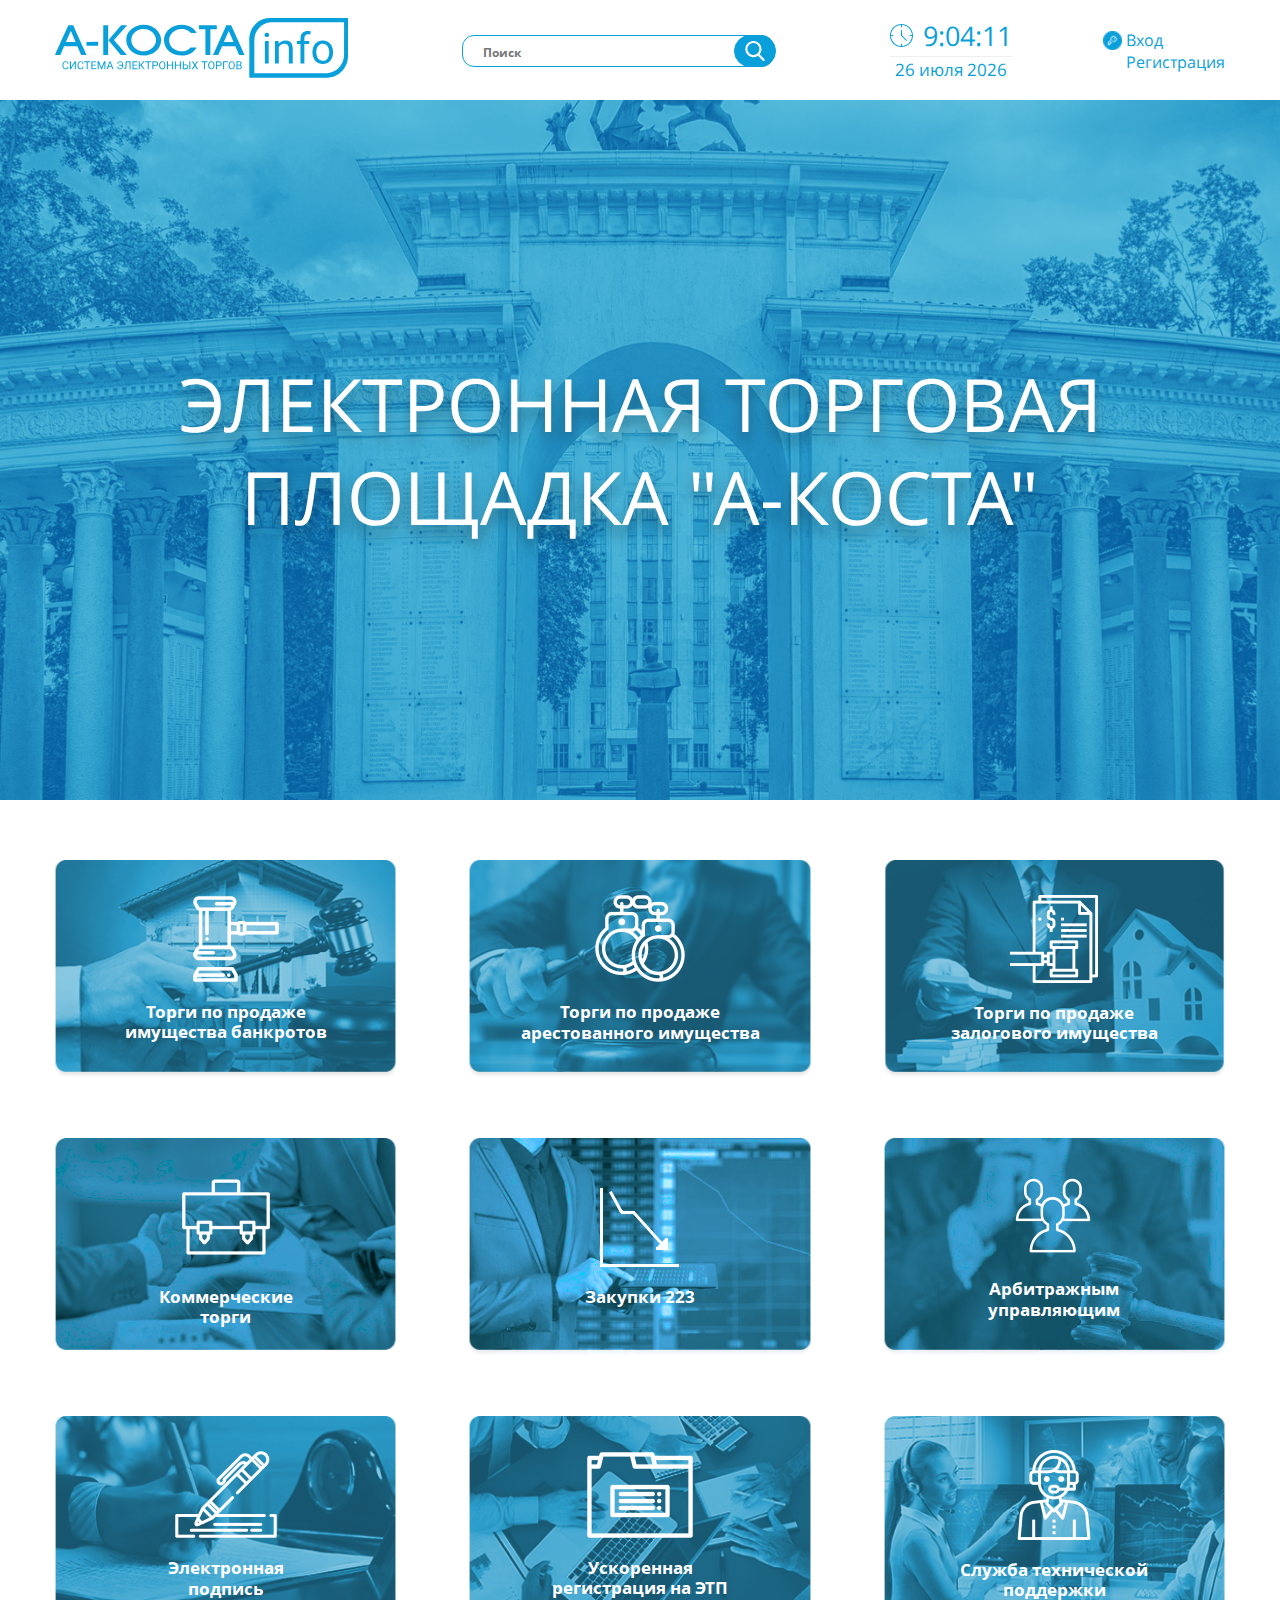
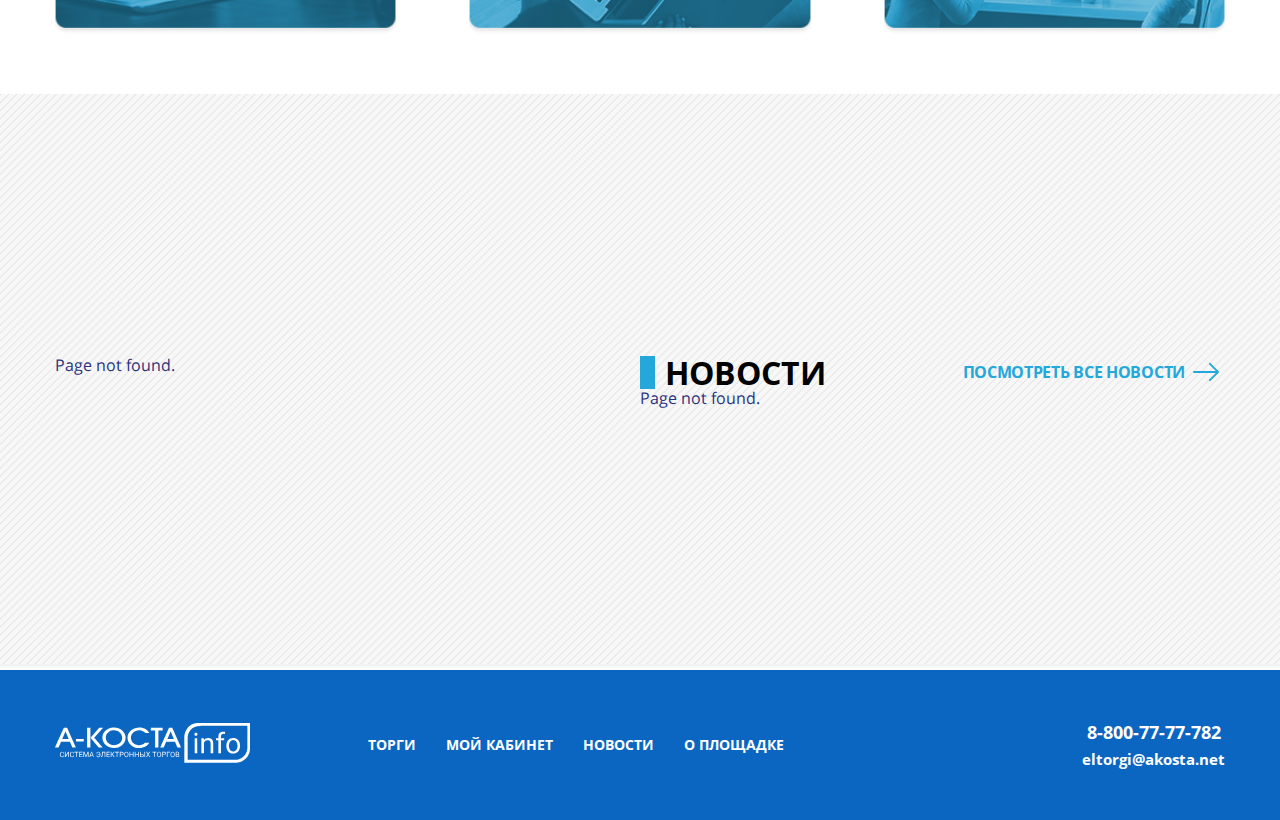
==== commit d051b57d: "добавляем форму" ====
--- a/index.html
+++ b/index.html
@@ -15,7 +15,7 @@
     <script src="forma.js" defer></script>
 </head>
 
-<body onload="startTime()">
+<body class="body" onload="startTime()">
     <header>
         <div class='c'>
             <div class="logo"><a href="#">
@@ -203,7 +203,7 @@
         </div>
 
     </header>
-    <main>
+    <main class="main">
         <section class="services">
             <div class="wrapper_form visible">
                 <div class="forma">
@@ -224,10 +224,10 @@
                         </div>
                         <div class="bottom_box">
                             <div class="button">
-                                <p class="text_botton">Отмена</p>
+                                <p class="text_botton cansel_botton">Отмена</p>
                             </div>
                             <div class="button">
-                                <p class="text_botton">Отправить</p>
+                                <p class="text_botton send_botton">Отправить</p>
                             </div>
                         </div>
 
--- a/stylesheets/screen.css
+++ b/stylesheets/screen.css
@@ -0,0 +1,2693 @@
+/* line 5, ../../../../Ruby25-x64/lib/ruby/gems/2.5.0/gems/compass-core-1.0.3/stylesheets/compass/reset/_utilities.scss */
+html, body, div, span, applet, object, iframe,
+h1, h2, h3, h4, h5, h6, p, blockquote, pre,
+a, abbr, acronym, address, big, cite, code,
+del, dfn, em, img, ins, kbd, q, s, samp,
+small, strike, strong, sub, sup, tt, var,
+b, u, i, center,
+dl, dt, dd, ol, ul, li,
+fieldset, form, label, legend,
+table, caption, tbody, tfoot, thead, tr, th, td,
+article, aside, canvas, details, embed,
+figure, figcaption, footer, header, hgroup,
+menu, nav, output, ruby, section, summary,
+time, mark, audio, video {
+  margin: 0;
+  padding: 0;
+  border: 0;
+  font: inherit;
+  font-size: 100%;
+  vertical-align: baseline;
+}
+
+/* line 22, ../../../../Ruby25-x64/lib/ruby/gems/2.5.0/gems/compass-core-1.0.3/stylesheets/compass/reset/_utilities.scss */
+html {
+  line-height: 1;
+}
+
+/* line 24, ../../../../Ruby25-x64/lib/ruby/gems/2.5.0/gems/compass-core-1.0.3/stylesheets/compass/reset/_utilities.scss */
+ol, ul {
+  list-style: none;
+}
+
+/* line 26, ../../../../Ruby25-x64/lib/ruby/gems/2.5.0/gems/compass-core-1.0.3/stylesheets/compass/reset/_utilities.scss */
+table {
+  border-collapse: collapse;
+  border-spacing: 0;
+}
+
+/* line 28, ../../../../Ruby25-x64/lib/ruby/gems/2.5.0/gems/compass-core-1.0.3/stylesheets/compass/reset/_utilities.scss */
+caption, th, td {
+  text-align: left;
+  font-weight: normal;
+  vertical-align: middle;
+}
+
+/* line 30, ../../../../Ruby25-x64/lib/ruby/gems/2.5.0/gems/compass-core-1.0.3/stylesheets/compass/reset/_utilities.scss */
+q, blockquote {
+  quotes: none;
+}
+/* line 103, ../../../../Ruby25-x64/lib/ruby/gems/2.5.0/gems/compass-core-1.0.3/stylesheets/compass/reset/_utilities.scss */
+q:before, q:after, blockquote:before, blockquote:after {
+  content: "";
+  content: none;
+}
+
+/* line 32, ../../../../Ruby25-x64/lib/ruby/gems/2.5.0/gems/compass-core-1.0.3/stylesheets/compass/reset/_utilities.scss */
+a img {
+  border: none;
+}
+
+/* line 116, ../../../../Ruby25-x64/lib/ruby/gems/2.5.0/gems/compass-core-1.0.3/stylesheets/compass/reset/_utilities.scss */
+article, aside, details, figcaption, figure, footer, header, hgroup, main, menu, nav, section, summary {
+  display: block;
+}
+
+/* line 1, ../sass/assets/static/_normalize.scss */
+html {
+  font-family: sans-serif;
+  /* 1 */
+  -ms-text-size-adjust: 100%;
+  /* 2 */
+  -webkit-text-size-adjust: 100%;
+  /* 2 */
+}
+
+/* line 7, ../sass/assets/static/_normalize.scss */
+body {
+  margin: 0;
+}
+
+/* line 11, ../sass/assets/static/_normalize.scss */
+article,
+aside,
+details,
+figcaption,
+figure,
+footer,
+header,
+hgroup,
+main,
+menu,
+nav,
+section,
+summary {
+  display: block;
+}
+
+/* line 27, ../sass/assets/static/_normalize.scss */
+audio,
+canvas,
+progress,
+video {
+  display: inline-block;
+  /* 1 */
+  vertical-align: baseline;
+  /* 2 */
+}
+
+/* line 35, ../sass/assets/static/_normalize.scss */
+audio:not([controls]) {
+  display: none;
+  height: 0;
+}
+
+/* line 40, ../sass/assets/static/_normalize.scss */
+[hidden],
+template {
+  display: none;
+}
+
+/* line 45, ../sass/assets/static/_normalize.scss */
+a {
+  background-color: transparent;
+}
+
+/* line 49, ../sass/assets/static/_normalize.scss */
+a:active,
+a:hover {
+  outline: 0;
+}
+
+/* line 54, ../sass/assets/static/_normalize.scss */
+abbr[title] {
+  border-bottom: 1px dotted;
+}
+
+/* line 58, ../sass/assets/static/_normalize.scss */
+b,
+strong {
+  font-weight: bold;
+}
+
+/* line 63, ../sass/assets/static/_normalize.scss */
+dfn {
+  font-style: italic;
+}
+
+/* line 67, ../sass/assets/static/_normalize.scss */
+h1 {
+  font-size: 2em;
+  margin: 0.67em 0;
+}
+
+/* line 72, ../sass/assets/static/_normalize.scss */
+mark {
+  background: #ff0;
+  color: #000;
+}
+
+/* line 77, ../sass/assets/static/_normalize.scss */
+small {
+  font-size: 80%;
+}
+
+/* line 81, ../sass/assets/static/_normalize.scss */
+sub,
+sup {
+  font-size: 75%;
+  line-height: 0;
+  position: relative;
+  vertical-align: baseline;
+}
+
+/* line 89, ../sass/assets/static/_normalize.scss */
+sup {
+  top: -0.5em;
+}
+
+/* line 93, ../sass/assets/static/_normalize.scss */
+sub {
+  bottom: -0.25em;
+}
+
+/* line 97, ../sass/assets/static/_normalize.scss */
+img {
+  border: 0;
+}
+
+/* line 101, ../sass/assets/static/_normalize.scss */
+svg:not(:root) {
+  overflow: hidden;
+}
+
+/* line 105, ../sass/assets/static/_normalize.scss */
+figure {
+  margin: 1em 40px;
+}
+
+/* line 109, ../sass/assets/static/_normalize.scss */
+hr {
+  -moz-box-sizing: content-box;
+  box-sizing: content-box;
+  height: 0;
+}
+
+/* line 115, ../sass/assets/static/_normalize.scss */
+pre {
+  overflow: auto;
+}
+
+/* line 119, ../sass/assets/static/_normalize.scss */
+code,
+kbd,
+pre,
+samp {
+  font-family: monospace, monospace;
+  font-size: 1em;
+}
+
+/* line 127, ../sass/assets/static/_normalize.scss */
+button,
+input,
+optgroup,
+select,
+textarea {
+  color: inherit;
+  /* 1 */
+  font: inherit;
+  /* 2 */
+  margin: 0;
+  /* 3 */
+}
+
+/* line 137, ../sass/assets/static/_normalize.scss */
+button {
+  overflow: visible;
+}
+
+/* line 141, ../sass/assets/static/_normalize.scss */
+button,
+select {
+  text-transform: none;
+}
+
+/* line 146, ../sass/assets/static/_normalize.scss */
+button,
+html input[type="button"],
+input[type="reset"],
+input[type="submit"] {
+  -webkit-appearance: button;
+  /* 2 */
+  cursor: pointer;
+  /* 3 */
+}
+
+/* line 154, ../sass/assets/static/_normalize.scss */
+button[disabled],
+html input[disabled] {
+  cursor: default;
+}
+
+/* line 159, ../sass/assets/static/_normalize.scss */
+button::-moz-focus-inner,
+input::-moz-focus-inner {
+  border: 0;
+  padding: 0;
+}
+
+/* line 165, ../sass/assets/static/_normalize.scss */
+input {
+  line-height: normal;
+}
+
+/* line 169, ../sass/assets/static/_normalize.scss */
+input[type="checkbox"],
+input[type="radio"] {
+  box-sizing: border-box;
+  /* 1 */
+  padding: 0;
+  /* 2 */
+}
+
+/* line 175, ../sass/assets/static/_normalize.scss */
+input[type="number"]::-webkit-inner-spin-button,
+input[type="number"]::-webkit-outer-spin-button {
+  height: auto;
+}
+
+/* line 180, ../sass/assets/static/_normalize.scss */
+input[type="search"] {
+  -webkit-appearance: textfield;
+  /* 1 */
+  -moz-box-sizing: content-box;
+  -webkit-box-sizing: content-box;
+  /* 2 */
+  box-sizing: content-box;
+}
+
+/* line 187, ../sass/assets/static/_normalize.scss */
+input[type="search"]::-webkit-search-cancel-button,
+input[type="search"]::-webkit-search-decoration {
+  -webkit-appearance: none;
+}
+
+/* line 192, ../sass/assets/static/_normalize.scss */
+fieldset {
+  border: 1px solid #c0c0c0;
+  margin: 0 2px;
+  padding: 0.35em 0.625em 0.75em;
+}
+
+/* line 198, ../sass/assets/static/_normalize.scss */
+legend {
+  border: 0;
+  padding: 0;
+}
+
+/* line 203, ../sass/assets/static/_normalize.scss */
+textarea {
+  overflow: auto;
+}
+
+/* line 207, ../sass/assets/static/_normalize.scss */
+optgroup {
+  font-weight: bold;
+}
+
+/* line 211, ../sass/assets/static/_normalize.scss */
+table {
+  border-collapse: collapse;
+  border-spacing: 0;
+}
+
+/* line 216, ../sass/assets/static/_normalize.scss */
+td,
+th {
+  padding: 0;
+}
+
+/* line 1, ../sass/assets/static/_null.scss */
+article,
+aside,
+details,
+figcaption,
+figure,
+footer,
+header,
+hgroup,
+menu,
+nav,
+section {
+  display: block;
+}
+
+/* line 16, ../sass/assets/static/_null.scss */
+button,
+input[type="submit"],
+input[type="reset"] {
+  background: none;
+  color: inherit;
+  border: none;
+  padding: 0;
+  font: inherit;
+  cursor: pointer;
+  outline: inherit;
+}
+
+/* line 27, ../sass/assets/static/_null.scss */
+a {
+  color: inherit;
+}
+
+/* line 30, ../sass/assets/static/_null.scss */
+input[type=number]::-webkit-inner-spin-button,
+input[type=number]::-webkit-outer-spin-button {
+  -webkit-appearance: none;
+  margin: 0;
+}
+
+/* line 1, ../sass/assets/static/_default.scss */
+.background_important {
+  background-size: cover !important;
+  background-position: center !important;
+  background-repeat: no-repeat !important;
+}
+
+/* line 7, ../sass/assets/static/_default.scss */
+.background_center {
+  background-size: cover;
+  background-position: center;
+  background-repeat: no-repeat;
+}
+
+/* line 13, ../sass/assets/static/_default.scss */
+.link_underline:hover {
+  text-decoration: underline;
+}
+
+/* line 17, ../sass/assets/static/_default.scss */
+.flex_row {
+  display: -webkit-box;
+  display: -ms-flexbox;
+  display: flex;
+  -webkit-box-pack: start;
+  -ms-flex-pack: start;
+  justify-content: flex-start;
+  -webkit-box-align: start;
+  -ms-flex-align: start;
+  align-items: flex-start;
+  -webkit-box-orient: horizontal;
+  -webkit-box-direction: normal;
+  -ms-flex-direction: row;
+  flex-direction: row;
+}
+
+/* line 33, ../sass/assets/static/_default.scss */
+.flex_column {
+  display: -webkit-box;
+  display: -ms-flexbox;
+  display: flex;
+  -webkit-box-pack: start;
+  -ms-flex-pack: start;
+  justify-content: flex-start;
+  -webkit-box-align: start;
+  -ms-flex-align: start;
+  align-items: flex-start;
+  -webkit-box-orient: vertical;
+  -webkit-box-direction: normal;
+  -ms-flex-direction: column;
+  flex-direction: column;
+}
+
+/* line 49, ../sass/assets/static/_default.scss */
+.trans, button, .close, .modal_bg {
+  -o-transition: all 0.3s ease-in-out;
+  -webkit-transition: all 0.3s ease-in-out;
+  transition: all 0.3s ease-in-out;
+}
+
+/* line 54, ../sass/assets/static/_default.scss */
+.trans_easy {
+  -o-transition: all 0.5s ease-in-out;
+  -webkit-transition: all 0.5s ease-in-out;
+  transition: all 0.5s ease-in-out;
+}
+
+/* line 61, ../sass/assets/static/_default.scss */
+.flex_wrap {
+  -ms-flex-wrap: wrap;
+  flex-wrap: wrap;
+}
+
+/* line 66, ../sass/assets/static/_default.scss */
+.parallax {
+  background-attachment: fixed;
+  background-position: center;
+  background-repeat: no-repeat;
+}
+
+/* line 72, ../sass/assets/static/_default.scss */
+.modal_c {
+  position: fixed;
+  z-index: 1000;
+  top: 0;
+  bottom: 0;
+  left: 0;
+  right: 0;
+  background: #000000d4;
+  display: -webkit-box;
+  display: -ms-flexbox;
+  display: flex;
+  -webkit-box-pack: center;
+  -ms-flex-pack: center;
+  justify-content: center;
+  -webkit-box-align: center;
+  -ms-flex-align: center;
+  align-items: center;
+}
+
+/* line 91, ../sass/assets/static/_default.scss */
+.modal_i {
+  max-height: 90vh;
+  overflow-y: auto;
+  overflow-x: hidden;
+  position: relative;
+}
+
+/* line 98, ../sass/assets/static/_default.scss */
+.modal_close {
+  color: #fff;
+  font-size: 2.4rem;
+  font-weight: bold;
+  position: absolute;
+  right: 0;
+  top: 0;
+  width: 100px;
+  height: 100px;
+  -webkit-box-pack: center;
+  -ms-flex-pack: center;
+  justify-content: center;
+  -webkit-box-align: center;
+  -ms-flex-align: center;
+  align-items: center;
+  cursor: pointer;
+}
+
+/* line 116, ../sass/assets/static/_default.scss */
+.c {
+  margin-right: auto;
+  margin-left: auto;
+  padding-left: 15px;
+  padding-right: 15px;
+  width: 1170px;
+}
+@media only screen and (max-width: 1201px) {
+  /* line 116, ../sass/assets/static/_default.scss */
+  .c {
+    width: 940px;
+  }
+}
+@media only screen and (max-width: 993px) {
+  /* line 116, ../sass/assets/static/_default.scss */
+  .c {
+    width: 720px;
+  }
+}
+@media only screen and (max-width: 769px) {
+  /* line 116, ../sass/assets/static/_default.scss */
+  .c {
+    width: calc(100% - 130px);
+    padding-left: 65px;
+    padding-right: 65px;
+  }
+}
+@media only screen and (max-width: 426px) {
+  /* line 116, ../sass/assets/static/_default.scss */
+  .c {
+    width: calc(100% - 50px);
+    padding-left: 25px;
+    padding-right: 25px;
+  }
+}
+
+/* line 140, ../sass/assets/static/_default.scss */
+.flex_item_2 {
+  display: -webkit-box;
+  display: -ms-flexbox;
+  display: flex;
+  -webkit-box-flex: 1;
+  -ms-flex: 1 1 100%;
+  flex: 1 1 100%;
+}
+
+/* line 149, ../sass/assets/static/_default.scss */
+.flex_item_3 {
+  display: -webkit-box;
+  display: -ms-flexbox;
+  display: flex;
+  -webkit-box-flex: 1;
+  -ms-flex: 1 1 100%;
+  flex: 1 1 100%;
+}
+
+/* line 158, ../sass/assets/static/_default.scss */
+.flex_item_6 {
+  display: -webkit-box;
+  display: -ms-flexbox;
+  display: flex;
+  -webkit-box-flex: 1;
+  -ms-flex: 1 1 50%;
+  flex: 1 1 50%;
+}
+
+@media (min-width: 768px) {
+  /* line 171, ../sass/assets/static/_default.scss */
+  .flex_item_2 {
+    -webkit-box-flex: 1;
+    -ms-flex: 1 1 50%;
+    flex: 1 1 50%;
+  }
+
+  /* line 176, ../sass/assets/static/_default.scss */
+  .flex_item_3 {
+    -webkit-box-flex: 1;
+    -ms-flex: 1 1 calc(100% / 3);
+    flex: 1 1 calc(100% / 3);
+  }
+
+  /* line 181, ../sass/assets/static/_default.scss */
+  .flex_item_6 {
+    -webkit-box-flex: 1;
+    -ms-flex: 1 1 calc(100% / 3);
+    flex: 1 1 calc(100% / 3);
+  }
+}
+@media (min-width: 992px) {
+  /* line 192, ../sass/assets/static/_default.scss */
+  .flex_item_2 {
+    -webkit-box-flex: 1;
+    -ms-flex: 1 1 50%;
+    flex: 1 1 50%;
+  }
+
+  /* line 197, ../sass/assets/static/_default.scss */
+  .flex_item_3 {
+    -webkit-box-flex: 1;
+    -ms-flex: 1 1 calc(100% / 3);
+    flex: 1 1 calc(100% / 3);
+  }
+
+  /* line 202, ../sass/assets/static/_default.scss */
+  .flex_item_6 {
+    -webkit-box-flex: 1;
+    -ms-flex: 1 1 calc(100% / 6);
+    flex: 1 1 calc(100% / 6);
+  }
+}
+@media (min-width: 1200px) {
+  /* line 213, ../sass/assets/static/_default.scss */
+  .flex_item_2 {
+    -webkit-box-flex: 1;
+    -ms-flex: 1 1 50%;
+    flex: 1 1 50%;
+  }
+
+  /* line 218, ../sass/assets/static/_default.scss */
+  .flex_item_3 {
+    -webkit-box-flex: 1;
+    -ms-flex: 1 1 calc(100% / 3);
+    flex: 1 1 calc(100% / 3);
+  }
+
+  /* line 223, ../sass/assets/static/_default.scss */
+  .flex_item_6 {
+    -webkit-box-flex: 1;
+    -ms-flex: 1 1 calc(100% / 6);
+    flex: 1 1 calc(100% / 6);
+  }
+}
+@font-face {
+  font-family: "FABrands";
+  src: url("../fonts/Awesome/fa-brands-400.eot") format("eot"), url("../fonts/Awesome/fa-brands-400.woff2") format("woff2"), url("../fonts/Awesome/fa-brands-400.woff") format("woff"), url("../fonts/Awesome/fa-brands-400.ttf") format("truetype"), url("../fonts/Awesome/fa-brands-400.svg") format("svg");
+}
+@font-face {
+  font-family: "FARegular";
+  src: url("../fonts/Awesome/fa-regular-400.eot") format("eot"), url("../fonts/Awesome/fa-regular-400.woff2") format("woff2"), url("../fonts/Awesome/fa-regular-400.woff") format("woff"), url("../fonts/Awesome/fa-regular-400.ttf") format("truetype"), url("../fonts/Awesome/fa-regular-400.svg") format("svg");
+}
+@font-face {
+  font-family: "FASolid";
+  src: url("../fonts/Awesome/fa-solid-900.eot") format("eot"), url("../fonts/Awesome/fa-solid-900.woff2") format("woff2"), url("../fonts/Awesome/fa-solid-900.woff") format("woff"), url("../fonts/Awesome/fa-solid-900.ttf") format("truetype"), url("../fonts/Awesome/fa-solid-900.svg") format("svg");
+}
+@font-face {
+  font-family: "Open-Sans";
+  src: url("open-sans.eot?#iefix") format("embedded-opentype"), url("../fonts/open-sans.otf") format("opentype"), url("../fonts/open-sans.svg") format("svg"), url("../fonts/open-sans.ttf") format("truetype"), url("../fonts/open-sans.woff") format("woff"), url("../fonts/open-sans.woff2") format("woff2");
+  /* Modern Browsers */
+  font-weight: 400;
+  font-style: normal;
+}
+@font-face {
+  font-family: "Open-Sans";
+  src: url("../fonts/open-sans-bold_[allfont.ru].ttf");
+  font-weight: 500;
+  font-style: normal;
+}
+@font-face {
+  font-family: "Montserrat";
+  src: url("../fonts/OpenSans-Light.ttf");
+  font-weight: 700;
+  font-style: normal;
+}
+/* line 1, ../sass/assets/_main.scss */
+html,
+body,
+main {
+  width: 100%;
+  height: 100%;
+  margin: 0;
+  padding: 0;
+  font-size: 16px;
+  font-family: Open-Sans, sans-serif;
+  font-weight: 400;
+  color: #2b327c;
+  line-height: 1.2;
+}
+
+/* line 15, ../sass/assets/_main.scss */
+body {
+  overflow-x: hidden;
+}
+
+/* line 1, ../sass/assets/_all.scss */
+button {
+  background-color: #ffca40;
+  color: #2b327c;
+  padding: 20px 20px;
+  cursor: pointer;
+  border: 0px solid #2b2b2b;
+  border-radius: 2px;
+  text-transform: uppercase;
+  font-weight: bold;
+}
+/* line 11, ../sass/assets/_all.scss */
+button:hover {
+  background-color: #2b327c;
+  color: #ffca40;
+}
+
+/* line 17, ../sass/assets/_all.scss */
+button.transparent {
+  background-color: transparent;
+  border: 2px solid #ffca40;
+}
+/* line 20, ../sass/assets/_all.scss */
+button.transparent:hover {
+  background-color: #ffca40;
+}
+
+/* line 25, ../sass/assets/_all.scss */
+.transparent_gray_button {
+  background-color: transparent;
+  border: 2px solid #dddddd;
+  color: #969696;
+}
+/* line 29, ../sass/assets/_all.scss */
+.transparent_gray_button:hover {
+  background-color: transparent;
+  border: 2px solid #2b327c;
+  color: #2b327c;
+}
+
+/* line 36, ../sass/assets/_all.scss */
+button.blue {
+  background-color: #2b327c;
+  color: #ffca40;
+}
+/* line 39, ../sass/assets/_all.scss */
+button.blue:hover {
+  background-color: #ffca40;
+  color: #2b327c;
+}
+
+/* line 45, ../sass/assets/_all.scss */
+p {
+  line-height: 1.2;
+}
+
+/* line 49, ../sass/assets/_all.scss */
+.title {
+  font-weight: bold;
+  text-transform: uppercase;
+}
+
+/* line 54, ../sass/assets/_all.scss */
+h1.title {
+  font-size: 2.75rem;
+  line-height: 1.22;
+  font-weight: bold;
+  position: relative;
+  overflow: hidden;
+  margin: 0;
+  text-align: center;
+  white-space: nowrap;
+  width: 100%;
+}
+@media only screen and (max-width: 769px) {
+  /* line 54, ../sass/assets/_all.scss */
+  h1.title {
+    font-size: 2.25rem;
+  }
+}
+@media only screen and (max-width: 426px) {
+  /* line 54, ../sass/assets/_all.scss */
+  h1.title {
+    font-size: 1.75rem;
+  }
+}
+@media only screen and (max-width: 321px) {
+  /* line 54, ../sass/assets/_all.scss */
+  h1.title {
+    font-size: 1.5rem;
+  }
+}
+/* line 73, ../sass/assets/_all.scss */
+h1.title::before, h1.title::after {
+  content: "";
+  display: inline-block;
+  position: relative;
+  top: -1px;
+  width: 50%;
+  height: 1px;
+  vertical-align: middle;
+  background: #2b327c;
+}
+/* line 84, ../sass/assets/_all.scss */
+h1.title::before {
+  left: -50px;
+  margin-left: -50%;
+}
+@media only screen and (max-width: 769px) {
+  /* line 84, ../sass/assets/_all.scss */
+  h1.title::before {
+    left: -25px;
+  }
+}
+/* line 91, ../sass/assets/_all.scss */
+h1.title::after {
+  left: 50px;
+  margin-right: -50%;
+}
+@media only screen and (max-width: 769px) {
+  /* line 91, ../sass/assets/_all.scss */
+  h1.title::after {
+    left: 25px;
+  }
+}
+
+/* line 100, ../sass/assets/_all.scss */
+h2.title {
+  font-size: 2.75rem;
+  margin-top: 30px;
+  margin-bottom: 50px;
+  font-weight: 500;
+}
+@media only screen and (max-width: 769px) {
+  /* line 100, ../sass/assets/_all.scss */
+  h2.title {
+    font-size: 2.25rem;
+  }
+}
+@media only screen and (max-width: 426px) {
+  /* line 100, ../sass/assets/_all.scss */
+  h2.title {
+    font-size: 1.75rem;
+  }
+}
+@media only screen and (max-width: 321px) {
+  /* line 100, ../sass/assets/_all.scss */
+  h2.title {
+    font-size: 1.5rem;
+  }
+}
+
+/* line 116, ../sass/assets/_all.scss */
+h4.subtitle {
+  font-size: 0.875rem;
+  text-transform: uppercase;
+  font-weight: 500;
+  margin-top: -40px;
+  margin-bottom: 50px;
+}
+
+/* line 124, ../sass/assets/_all.scss */
+.subtitle {
+  font-size: 1.75rem;
+}
+@media only screen and (max-width: 560px) {
+  /* line 124, ../sass/assets/_all.scss */
+  .subtitle {
+    font-size: 1.5rem;
+  }
+}
+
+/* line 131, ../sass/assets/_all.scss */
+.simple_text {
+  font-size: 1.125rem;
+  line-height: 1.375rem;
+}
+@media only screen and (max-width: 560px) {
+  /* line 131, ../sass/assets/_all.scss */
+  .simple_text {
+    font-size: 1rem;
+    line-height: 1.25rem;
+  }
+}
+
+/* line 140, ../sass/assets/_all.scss */
+.padding {
+  padding-top: 50px;
+  padding-bottom: 50px;
+}
+
+/* line 145, ../sass/assets/_all.scss */
+a {
+  text-decoration: none;
+  cursor: pointer;
+}
+
+/* line 150, ../sass/assets/_all.scss */
+.shadow {
+  -moz-box-shadow: rgba(1, 1, 1, 0.11) 2px 5px 20px 1px;
+  -webkit-box-shadow: rgba(1, 1, 1, 0.11) 2px 5px 20px 1px;
+  box-shadow: rgba(1, 1, 1, 0.11) 2px 5px 20px 1px;
+}
+
+/* line 154, ../sass/assets/_all.scss */
+.close {
+  position: absolute;
+  opacity: 0.65;
+  right: 0;
+  top: 0;
+  cursor: pointer;
+  width: 40px;
+  height: calc(100% - 20px);
+}
+/* line 163, ../sass/assets/_all.scss */
+.close:hover {
+  opacity: 1;
+}
+/* line 166, ../sass/assets/_all.scss */
+.close::before, .close::after {
+  content: ' ';
+  display: block;
+  background-color: #2b327c;
+  position: absolute;
+  right: 25px;
+  top: 15px;
+  height: 11px;
+  width: 1px;
+}
+/* line 177, ../sass/assets/_all.scss */
+.close::before {
+  -moz-transform: rotate(45deg);
+  -ms-transform: rotate(45deg);
+  -webkit-transform: rotate(45deg);
+  transform: rotate(45deg);
+}
+/* line 180, ../sass/assets/_all.scss */
+.close::after {
+  -moz-transform: rotate(-45deg);
+  -ms-transform: rotate(-45deg);
+  -webkit-transform: rotate(-45deg);
+  transform: rotate(-45deg);
+}
+
+/* line 185, ../sass/assets/_all.scss */
+.breadcrumbs {
+  display: -webkit-flex;
+  display: flex;
+  -webkit-flex-direction: row;
+  flex-direction: row;
+  -webkit-justify-content: flex-start;
+  justify-content: flex-start;
+  -webkit-align-items: flex-start;
+  align-items: flex-start;
+  -webkit-flex-wrap: wrap;
+  flex-wrap: wrap;
+  text-transform: uppercase;
+  font-size: 0.625rem;
+  font-weight: 500;
+  color: #000;
+  text-decoration: none;
+}
+/* line 193, ../sass/assets/_all.scss */
+.breadcrumbs a {
+  color: #2b327c;
+}
+/* line 195, ../sass/assets/_all.scss */
+.breadcrumbs a:hover {
+  text-decoration: underline;
+}
+/* line 198, ../sass/assets/_all.scss */
+.breadcrumbs a::after {
+  content: " > ";
+}
+/* line 204, ../sass/assets/_all.scss */
+.breadcrumbs span {
+  margin-right: 5px;
+}
+/* line 206, ../sass/assets/_all.scss */
+.breadcrumbs span:last-child {
+  margin-right: 0;
+}
+
+/* line 212, ../sass/assets/_all.scss */
+.double_c {
+  display: -webkit-flex;
+  display: flex;
+  -webkit-flex-direction: row;
+  flex-direction: row;
+  -webkit-justify-content: space-between;
+  justify-content: space-between;
+  -webkit-align-items: flex-start;
+  align-items: flex-start;
+  width: 100%;
+}
+/* line 215, ../sass/assets/_all.scss */
+.double_c .left {
+  display: -webkit-flex;
+  display: flex;
+  -webkit-flex-direction: column;
+  flex-direction: column;
+  -webkit-justify-content: flex-start;
+  justify-content: flex-start;
+  -webkit-align-items: flex-start;
+  align-items: flex-start;
+  width: calc(50% - 40px);
+}
+/* line 219, ../sass/assets/_all.scss */
+.double_c .right {
+  width: calc(50% - 40px);
+}
+
+/* line 224, ../sass/assets/_all.scss */
+.table {
+  display: table;
+}
+/* line 226, ../sass/assets/_all.scss */
+.table .tr {
+  display: table-row;
+}
+/* line 229, ../sass/assets/_all.scss */
+.table .thead {
+  display: table-header-group;
+}
+/* line 232, ../sass/assets/_all.scss */
+.table .tbody {
+  display: table-row-group;
+}
+/* line 235, ../sass/assets/_all.scss */
+.table .tfoot {
+  display: table-footer-group;
+}
+/* line 238, ../sass/assets/_all.scss */
+.table .td,
+.table th {
+  display: table-cell;
+}
+/* line 242, ../sass/assets/_all.scss */
+.table .caption {
+  display: table-caption;
+}
+
+/* line 247, ../sass/assets/_all.scss */
+.s_i_c {
+  display: -webkit-flex;
+  display: flex;
+  -webkit-flex-direction: row;
+  flex-direction: row;
+  -webkit-justify-content: space-between;
+  justify-content: space-between;
+  -webkit-align-items: flex-start;
+  align-items: flex-start;
+}
+/* line 249, ../sass/assets/_all.scss */
+.s_i_c .s_i {
+  width: 26px;
+  height: 26px;
+  border-radius: 100%;
+  position: relative;
+  background-color: #2b327c !important;
+  display: -webkit-flex;
+  display: flex;
+  -webkit-justify-content: center;
+  justify-content: center;
+  -webkit-align-items: center;
+  align-items: center;
+}
+/* line 266, ../sass/assets/_all.scss */
+.s_i_c .s_i::before {
+  content: "";
+  font-family: FABrands;
+  font-size: 13px;
+  line-height: 1;
+  color: #fff;
+  text-decoration: none;
+}
+/* line 283, ../sass/assets/_all.scss */
+.s_i_c .s_i.vk {
+  background-color: #2f68b1;
+}
+/* line 285, ../sass/assets/_all.scss */
+.s_i_c .s_i.vk::before {
+  content: "\f189";
+}
+/* line 289, ../sass/assets/_all.scss */
+.s_i_c .s_i.fb {
+  background-color: #174889;
+}
+/* line 291, ../sass/assets/_all.scss */
+.s_i_c .s_i.fb::before {
+  content: "\f39e";
+}
+/* line 295, ../sass/assets/_all.scss */
+.s_i_c .s_i.ok {
+  background-color: #ff8b00;
+}
+/* line 297, ../sass/assets/_all.scss */
+.s_i_c .s_i.ok::before {
+  content: "\f263";
+}
+/* line 301, ../sass/assets/_all.scss */
+.s_i_c .s_i.tw {
+  background-color: #1dadea;
+}
+/* line 303, ../sass/assets/_all.scss */
+.s_i_c .s_i.tw::before {
+  content: "\f099";
+}
+/* line 307, ../sass/assets/_all.scss */
+.s_i_c .s_i.tl {
+  background-color: #61a8de;
+}
+/* line 309, ../sass/assets/_all.scss */
+.s_i_c .s_i.tl::before {
+  content: "\f3fe";
+}
+/* line 313, ../sass/assets/_all.scss */
+.s_i_c .s_i.ig {
+  background-color: #d82a96;
+}
+/* line 315, ../sass/assets/_all.scss */
+.s_i_c .s_i.ig::before {
+  content: "\f16d";
+}
+/* line 319, ../sass/assets/_all.scss */
+.s_i_c .s_i.wa {
+  background-color: #3ac448;
+}
+/* line 321, ../sass/assets/_all.scss */
+.s_i_c .s_i.wa::before {
+  content: "\f232";
+}
+
+/* line 328, ../sass/assets/_all.scss */
+.buy_c {
+  display: -webkit-flex;
+  display: flex;
+  -webkit-flex-direction: row;
+  flex-direction: row;
+  -webkit-justify-content: space-between;
+  justify-content: space-between;
+  -webkit-align-items: flex-end;
+  align-items: flex-end;
+  font-size: 18px;
+}
+
+/* line 333, ../sass/assets/_all.scss */
+.price_c {
+  display: -webkit-flex;
+  display: flex;
+  -webkit-flex-direction: column;
+  flex-direction: column;
+  -webkit-justify-content: flex-end;
+  justify-content: flex-end;
+  -webkit-align-items: flex-start;
+  align-items: flex-start;
+  color: #2b327c;
+  position: relative;
+}
+/* line 337, ../sass/assets/_all.scss */
+.price_c::after {
+  content: "";
+  width: 100%;
+  height: 1px;
+  background-color: #2b327c;
+}
+/* line 343, ../sass/assets/_all.scss */
+.price_c .price {
+  font-size: 22px;
+  font-weight: bold;
+}
+/* line 115, ../sass/assets/_mixins.scss */
+.price_c .price:after {
+  font-family: FASolid;
+  content: "\f158";
+  font-weight: normal;
+  font-size: 0.9em;
+  margin-left: 0.3em;
+}
+/* line 353, ../sass/assets/_all.scss */
+.price_c .cv {
+  font-size: 16px;
+  margin-bottom: 10px;
+}
+/* line 115, ../sass/assets/_mixins.scss */
+.price_c .cv:after {
+  font-family: FASolid;
+  content: "CV";
+  font-size: 1em;
+  margin-left: 0.3em;
+  font-family: Open-Sans;
+  font-style: normal;
+  font-stretch: normal;
+}
+
+/* line 365, ../sass/assets/_all.scss */
+.black {
+  line-height: 1.5;
+  color: #000;
+}
+
+/* line 370, ../sass/assets/_all.scss */
+input,
+select,
+textarea,
+option {
+  border: 1px solid #2b327c;
+  border-radius: 3px;
+  width: calc(100% - 32px);
+  padding: 10px 15px;
+  font-size: 16px;
+  font-weight: 500;
+  outline: none;
+}
+
+/* line 383, ../sass/assets/_all.scss */
+select {
+  width: calc(100% - 2px);
+}
+
+/* line 387, ../sass/assets/_all.scss */
+option {
+  height: 20px;
+}
+
+/* line 391, ../sass/assets/_all.scss */
+.modal_bg {
+  background-color: #2b327c;
+  opacity: 0;
+  width: 0;
+  height: 0;
+  position: fixed;
+  z-index: 800;
+  display: block;
+  cursor: pointer;
+  left: 50%;
+  top: 0;
+}
+
+/* line 407, ../sass/assets/_all.scss */
+body.search_open .modal_bg,
+body.burger_open .modal_bg {
+  opacity: 0.7;
+  width: 100%;
+  height: 100%;
+  left: 0;
+}
+
+/* line 415, ../sass/assets/_all.scss */
+.swiper-container {
+  padding-bottom: 30px;
+}
+
+/* line 419, ../sass/assets/_all.scss */
+.swiper-container-horizontal > .swiper-pagination-bullets,
+.swiper-pagination-custom,
+.swiper-pagination-fraction {
+  bottom: 0;
+}
+
+/* line 425, ../sass/assets/_all.scss */
+.swiper-pagination-bullet-active {
+  background: #ffca40;
+}
+
+/* line 429, ../sass/assets/_all.scss */
+.swiper-button-prev,
+.swiper-container-rtl .swiper-button-next {
+  background-image: url("../img/arrow_prev.png");
+}
+
+/* line 434, ../sass/assets/_all.scss */
+.swiper-button-next,
+.swiper-container-rtl .swiper-button-prev {
+  background-image: url("../img/arrow_next.png");
+}
+
+/* line 1, ../sass/modules/_header.scss */
+header {
+  display: flex;
+  flex-direction: column;
+  align-items: center;
+  color: #099fda;
+}
+/* line 6, ../sass/modules/_header.scss */
+header .c {
+  display: flex;
+  justify-content: space-between;
+  align-items: center;
+  height: 100px;
+}
+@media only screen and (max-width: 993px) {
+  /* line 6, ../sass/modules/_header.scss */
+  header .c {
+    width: 650px;
+    padding-left: 50px;
+    padding-right: 50px;
+    flex-wrap: wrap;
+    height: 186px;
+  }
+}
+@media only screen and (max-width: 769px) {
+  /* line 6, ../sass/modules/_header.scss */
+  header .c {
+    width: 650px;
+    max-width: 650px;
+    padding-left: 0;
+    padding-right: 0;
+    flex-wrap: wrap;
+    height: 186px;
+  }
+}
+@media only screen and (max-width: 700px) {
+  /* line 6, ../sass/modules/_header.scss */
+  header .c {
+    width: 100%;
+    padding-left: 0;
+    padding-right: 0;
+    display: flex;
+    justify-content: center;
+    margin-left: 0;
+    margin-right: 0;
+    max-width: 100%;
+    margin-top: 10px;
+    margin-bottom: 10px;
+    height: 214px;
+  }
+}
+@media only screen and (max-width: 700px) {
+  /* line 39, ../sass/modules/_header.scss */
+  header .c .logo {
+    order: 2;
+    flex-direction: row;
+    width: calc(100% - 15px);
+    justify-content: center;
+    display: flex;
+  }
+}
+/* line 48, ../sass/modules/_header.scss */
+header .c svg {
+  height: auto;
+  width: 293px;
+}
+@media only screen and (max-width: 1201px) {
+  /* line 48, ../sass/modules/_header.scss */
+  header .c svg {
+    height: 50px;
+  }
+}
+@media only screen and (max-width: 700px) {
+  /* line 48, ../sass/modules/_header.scss */
+  header .c svg {
+    height: 47px;
+  }
+}
+/* line 58, ../sass/modules/_header.scss */
+header .c .search_box {
+  height: 30px;
+  display: flex;
+}
+/* line 61, ../sass/modules/_header.scss */
+header .c .search_box :hover .search_icon svg {
+  fill: #000001;
+}
+@media only screen and (max-width: 993px) {
+  /* line 58, ../sass/modules/_header.scss */
+  header .c .search_box {
+    order: 4;
+    width: 100%;
+    margin-top: -42px;
+  }
+}
+@media only screen and (max-width: 700px) {
+  /* line 58, ../sass/modules/_header.scss */
+  header .c .search_box {
+    order: 3;
+    width: 230px;
+    margin-top: -0;
+  }
+}
+/* line 74, ../sass/modules/_header.scss */
+header .c .search_box input {
+  height: 30px;
+  width: 290px;
+  padding: 0;
+  border: 1px solid #099fda;
+  border-radius: 12px;
+  color: #099fda;
+  display: flex;
+  align-items: center;
+  padding-left: 20px;
+}
+@media only screen and (max-width: 1201px) {
+  /* line 74, ../sass/modules/_header.scss */
+  header .c .search_box input {
+    width: 220px;
+  }
+}
+@media only screen and (max-width: 993px) {
+  /* line 74, ../sass/modules/_header.scss */
+  header .c .search_box input {
+    width: 100%;
+  }
+}
+/* line 91, ../sass/modules/_header.scss */
+header .c .search_box input::placeholder {
+  font-size: 0.75rem;
+  margin-left: 10px;
+}
+/* line 95, ../sass/modules/_header.scss */
+header .c .search_box .search_icon {
+  background-color: #099fda;
+  border-radius: 27px;
+  height: 30px;
+  width: 40px;
+  margin-left: -40px;
+  border: solid 1px #099fda;
+  display: flex;
+  justify-content: center;
+  align-items: center;
+}
+/* line 105, ../sass/modules/_header.scss */
+header .c .search_box .search_icon svg {
+  height: 20px;
+  fill: #fff;
+  transition: .3s;
+}
+/* line 112, ../sass/modules/_header.scss */
+header .c .time_date_box {
+  display: flex;
+  flex-direction: column;
+  justify-content: center;
+}
+@media only screen and (max-width: 1201px) {
+  /* line 112, ../sass/modules/_header.scss */
+  header .c .time_date_box {
+    margin-left: -10px;
+  }
+}
+@media only screen and (max-width: 700px) {
+  /* line 112, ../sass/modules/_header.scss */
+  header .c .time_date_box {
+    order: 1;
+    flex-direction: row;
+    width: calc(100% + 30px);
+    padding-bottom: 15px;
+    border-bottom: 1px solid #efefef;
+  }
+}
+/* line 126, ../sass/modules/_header.scss */
+header .c .time_date_box .time,
+header .c .time_date_box .date {
+  display: flex;
+  align-items: center;
+}
+/* line 131, ../sass/modules/_header.scss */
+header .c .time_date_box .time {
+  font-size: 1.6875rem;
+  border-bottom: 1px solid #efefef;
+}
+@media only screen and (max-width: 1201px) {
+  /* line 131, ../sass/modules/_header.scss */
+  header .c .time_date_box .time {
+    font-size: 1.5rem;
+  }
+}
+@media only screen and (max-width: 700px) {
+  /* line 131, ../sass/modules/_header.scss */
+  header .c .time_date_box .time {
+    font-size: 1rem;
+    border-bottom: none;
+  }
+}
+/* line 142, ../sass/modules/_header.scss */
+header .c .time_date_box #time {
+  padding-bottom: 3px;
+}
+@media only screen and (max-width: 700px) {
+  /* line 142, ../sass/modules/_header.scss */
+  header .c .time_date_box #time {
+    padding-bottom: 0;
+  }
+}
+/* line 148, ../sass/modules/_header.scss */
+header .c .time_date_box .time::before {
+  height: 23px;
+  width: 20px;
+  background-size: 23px 23px;
+  padding-right: 13px;
+  padding-bottom: 5px;
+  color: red;
+  display: block;
+  background-image: url("../img/clock.svg");
+  content: ' ';
+  background-repeat: no-repeat;
+}
+@media only screen and (max-width: 1201px) {
+  /* line 148, ../sass/modules/_header.scss */
+  header .c .time_date_box .time::before {
+    height: 20px;
+    width: 20px;
+    background-size: 20px 20px;
+    padding-right: 8px;
+  }
+}
+@media only screen and (max-width: 700px) {
+  /* line 148, ../sass/modules/_header.scss */
+  header .c .time_date_box .time::before {
+    height: 15px;
+    width: 15px;
+    background-size: 15px 15px;
+    padding-bottom: 0;
+    padding-right: 5px;
+  }
+}
+@media only screen and (max-width: 700px) {
+  /* line 173, ../sass/modules/_header.scss */
+  header .c .time_date_box .time::after {
+    height: auto;
+    padding-right: 6px;
+    padding-bottom: 0;
+    display: block;
+    content: '|';
+    padding-left: 6px;
+    font-size: 12px;
+    color: #099fda;
+  }
+}
+/* line 185, ../sass/modules/_header.scss */
+header .c .time_date_box .date {
+  font-size: 1.0625rem;
+  display: flex;
+  justify-content: center;
+}
+@media only screen and (max-width: 1201px) {
+  /* line 185, ../sass/modules/_header.scss */
+  header .c .time_date_box .date {
+    font-size: 0.9375rem;
+  }
+}
+@media only screen and (max-width: 700px) {
+  /* line 185, ../sass/modules/_header.scss */
+  header .c .time_date_box .date {
+    font-size: 1rem;
+  }
+}
+/* line 196, ../sass/modules/_header.scss */
+header .c .time_date_box #date {
+  padding-top: 3px;
+}
+@media only screen and (max-width: 700px) {
+  /* line 196, ../sass/modules/_header.scss */
+  header .c .time_date_box #date {
+    padding-top: 0;
+  }
+}
+@media only screen and (max-width: 700px) {
+  /* line 203, ../sass/modules/_header.scss */
+  header .c .login_box {
+    display: flex;
+    order: 4;
+    flex-direction: row;
+    width: 100%;
+    justify-content: center;
+    font-size: 1.0625rem;
+  }
+}
+/* line 212, ../sass/modules/_header.scss */
+header .c .login_box a {
+  transition: .3s;
+  padding-top: 3px;
+  padding-bottom: 3px;
+}
+@media only screen and (max-width: 700px) {
+  /* line 212, ../sass/modules/_header.scss */
+  header .c .login_box a {
+    padding-top: 0;
+    padding-bottom: 0;
+  }
+}
+/* line 221, ../sass/modules/_header.scss */
+header .c .login_box a:hover,
+header .c .login_box a:focus,
+header .c .login_box a:active {
+  text-decoration: underline;
+}
+/* line 226, ../sass/modules/_header.scss */
+header .c .login_box .login {
+  display: flex;
+}
+/* line 228, ../sass/modules/_header.scss */
+header .c .login_box .login a {
+  display: flex;
+}
+/* line 231, ../sass/modules/_header.scss */
+header .c .login_box .login a::before {
+  height: 19px;
+  width: 19px;
+  background-size: 19px 19px;
+  color: red;
+  display: block;
+  content: '';
+  background-repeat: no-repeat;
+  margin-left: -23px;
+  padding-right: 4px;
+  background-image: url("../img/key.png");
+  clear: both;
+}
+@media only screen and (max-width: 700px) {
+  /* line 244, ../sass/modules/_header.scss */
+  header .c .login_box .login a::after {
+    height: auto;
+    padding-right: 6px;
+    padding-bottom: 0;
+    display: block;
+    content: '/';
+    padding-left: 6px;
+    font-size: 15px;
+    color: #099fda;
+    clear: both;
+  }
+}
+/* line 260, ../sass/modules/_header.scss */
+header .slider {
+  width: 100%;
+  height: 700px;
+  background-image: url("../img/slider_bg.jpg");
+  background-repeat: no-repeat;
+  background-size: cover;
+  background-position: bottom center;
+  display: flex;
+  align-items: center;
+  justify-content: center;
+}
+@media only screen and (max-width: 1201px) {
+  /* line 260, ../sass/modules/_header.scss */
+  header .slider {
+    height: 550px;
+  }
+}
+@media only screen and (max-width: 993px) {
+  /* line 260, ../sass/modules/_header.scss */
+  header .slider {
+    height: 310px;
+  }
+}
+@media only screen and (max-width: 769px) {
+  /* line 260, ../sass/modules/_header.scss */
+  header .slider {
+    height: 310px;
+  }
+}
+/* line 279, ../sass/modules/_header.scss */
+header .slider h1 {
+  color: #fff;
+  font-size: 4.6rem;
+  line-height: 93px;
+  text-align: center;
+  text-shadow: rgba(0, 0, 1, 0.34) 0px 9px 14px;
+  text-transform: uppercase;
+}
+@media only screen and (max-width: 1201px) {
+  /* line 279, ../sass/modules/_header.scss */
+  header .slider h1 {
+    font-size: 3.375rem;
+    line-height: 77px;
+  }
+}
+@media only screen and (max-width: 769px) {
+  /* line 279, ../sass/modules/_header.scss */
+  header .slider h1 {
+    font-size: 2.75rem;
+    line-height: 67px;
+  }
+}
+@media only screen and (max-width: 700px) {
+  /* line 279, ../sass/modules/_header.scss */
+  header .slider h1 {
+    font-size: 2.5rem;
+    line-height: 62px;
+  }
+}
+@media only screen and (max-width: 560px) {
+  /* line 279, ../sass/modules/_header.scss */
+  header .slider h1 {
+    font-size: 1.875rem;
+    line-height: 46px;
+  }
+}
+@media only screen and (max-width: 426px) {
+  /* line 279, ../sass/modules/_header.scss */
+  header .slider h1 {
+    font-size: 1.6875rem;
+    line-height: 39px;
+  }
+}
+@media only screen and (max-width: 376px) {
+  /* line 279, ../sass/modules/_header.scss */
+  header .slider h1 {
+    font-size: 1.375rem;
+    line-height: 33px;
+  }
+}
+
+/* line 1, ../sass/modules/_main.scss */
+main {
+  height: auto;
+}
+/* line 4, ../sass/modules/_main.scss */
+main .services .c {
+  display: flex;
+  justify-content: space-between;
+  flex-wrap: wrap;
+  padding-bottom: 60px;
+}
+@media only screen and (max-width: 1201px) {
+  /* line 4, ../sass/modules/_main.scss */
+  main .services .c {
+    padding-bottom: 40px;
+  }
+}
+@media only screen and (max-width: 993px) {
+  /* line 4, ../sass/modules/_main.scss */
+  main .services .c {
+    justify-content: space-between;
+    padding-top: 30px;
+    width: 650px;
+    padding-left: 50px;
+    padding-right: 50px;
+  }
+}
+@media only screen and (max-width: 769px) {
+  /* line 4, ../sass/modules/_main.scss */
+  main .services .c {
+    display: flex;
+    justify-content: space-between;
+    width: 650px;
+    padding-left: 0;
+    padding-right: 0;
+  }
+}
+@media only screen and (max-width: 700px) {
+  /* line 4, ../sass/modules/_main.scss */
+  main .services .c {
+    display: flex;
+    justify-content: space-between;
+    width: calc(100% - 30px);
+    padding-left: 15px;
+    padding-right: 15px;
+  }
+}
+/* line 33, ../sass/modules/_main.scss */
+main .services .c .item::before, main .services .c .item::after {
+  content: "";
+  display: block;
+  position: absolute;
+  width: 100%;
+  height: 100%;
+  background-position: center;
+  background-size: cover;
+}
+/* line 43, ../sass/modules/_main.scss */
+main .services .c .item:nth-child(1) img {
+  padding-left: 20px;
+}
+/* line 47, ../sass/modules/_main.scss */
+main .services .c .item:nth-child(1)::before {
+  background-image: url("../img/torgi.png");
+}
+/* line 52, ../sass/modules/_main.scss */
+main .services .c .item:nth-child(1)::after {
+  background-image: url("../img/torgi_hover.png");
+  opacity: 0;
+  transition: .3s;
+}
+/* line 58, ../sass/modules/_main.scss */
+main .services .c .item:nth-child(1):hover::after, main .services .c .item:nth-child(1):focus::after {
+  opacity: 1;
+}
+/* line 61, ../sass/modules/_main.scss */
+main .services .c .item:nth-child(2)::before {
+  background-image: url("../img/arest.png");
+}
+/* line 66, ../sass/modules/_main.scss */
+main .services .c .item:nth-child(2)::after {
+  background-image: url("../img/arest_hover.png");
+  opacity: 0;
+  transition: .3s;
+}
+/* line 72, ../sass/modules/_main.scss */
+main .services .c .item:nth-child(2):hover::after, main .services .c .item:nth-child(2):focus::after {
+  opacity: 1;
+}
+/* line 75, ../sass/modules/_main.scss */
+main .services .c .item:nth-child(3)::before {
+  background-image: url("../img/zalog.png");
+}
+/* line 80, ../sass/modules/_main.scss */
+main .services .c .item:nth-child(3)::after {
+  background-image: url("../img/zalog_hover.png");
+  opacity: 0;
+  transition: .3s;
+}
+/* line 86, ../sass/modules/_main.scss */
+main .services .c .item:nth-child(3):hover::after, main .services .c .item:nth-child(3):focus::after {
+  opacity: 1;
+}
+/* line 90, ../sass/modules/_main.scss */
+main .services .c .item:nth-child(4)::before {
+  background-image: url("../img/ct.png");
+}
+/* line 95, ../sass/modules/_main.scss */
+main .services .c .item:nth-child(4)::after {
+  background-image: url("../img/ct_hover.png");
+  opacity: 0;
+  transition: .3s;
+}
+/* line 101, ../sass/modules/_main.scss */
+main .services .c .item:nth-child(4):hover::after, main .services .c .item:nth-child(4):focus::after {
+  opacity: 1;
+}
+/* line 104, ../sass/modules/_main.scss */
+main .services .c .item:nth-child(5)::before {
+  background-image: url("../img/trade.png");
+}
+/* line 109, ../sass/modules/_main.scss */
+main .services .c .item:nth-child(5)::after {
+  background-image: url("../img/trade_hover.png");
+  opacity: 0;
+  transition: .3s;
+}
+/* line 115, ../sass/modules/_main.scss */
+main .services .c .item:nth-child(5):hover::after, main .services .c .item:nth-child(5):focus::after {
+  opacity: 1;
+}
+/* line 118, ../sass/modules/_main.scss */
+main .services .c .item:nth-child(6)::before {
+  background-image: url("../img/au.png");
+}
+/* line 123, ../sass/modules/_main.scss */
+main .services .c .item:nth-child(6)::after {
+  background-image: url("../img/au_hover.png");
+  opacity: 0;
+  transition: .3s;
+}
+/* line 129, ../sass/modules/_main.scss */
+main .services .c .item:nth-child(6):hover::after, main .services .c .item:nth-child(6):focus::after {
+  opacity: 1;
+}
+/* line 118, ../sass/modules/_main.scss */
+main .services .c .item:nth-child(7)::before {
+  background-image: url("../img/el_sign.png");
+}
+/* line 123, ../sass/modules/_main.scss */
+main .services .c .item:nth-child(7)::after {
+  background-image: url("../img/el_sign_hover.png");
+  opacity: 0;
+  transition: .3s;
+}
+/* line 129, ../sass/modules/_main.scss */
+main .services .c .item:nth-child(7):hover::after, main .services .c .item:nth-child(6):focus::after {
+  opacity: 1;
+}
+/* line 118, ../sass/modules/_main.scss */
+main .services .c .item:nth-child(8)::before {
+  background-image: url("../img/forced_register.png");
+}
+/* line 123, ../sass/modules/_main.scss */
+main .services .c .item:nth-child(8)::after {
+  background-image: url("../img/forced_register_hover.png");
+  opacity: 0;
+  transition: .3s;
+}
+/* line 129, ../sass/modules/_main.scss */
+main .services .c .item:nth-child(8):hover::after, main .services .c .item:nth-child(6):focus::after {
+  opacity: 1;
+}
+/* line 118, ../sass/modules/_main.scss */
+main .services .c .item:nth-child(9)::before {
+  background-image: url("../img/tech_support.png");
+}
+/* line 123, ../sass/modules/_main.scss */
+main .services .c .item:nth-child(9)::after {
+  background-image: url("../img/tech_support_hover.png");
+  opacity: 0;
+  transition: .3s;
+}
+/* line 129, ../sass/modules/_main.scss */
+main .services .c .item:nth-child(9):hover::after, main .services .c .item:nth-child(6):focus::after {
+  opacity: 1;
+}
+/* line 134, ../sass/modules/_main.scss */
+main .services .c .item {
+  display: flex;
+  flex-direction: column;
+  justify-content: center;
+  position: relative;
+  align-items: center;
+  color: #fff;
+  font-size: 1.0625rem;
+  font-weight: 700;
+  text-align: center;
+  width: calc(33% - 45px);
+  height: 218px;
+  background-size: cover;
+  background-repeat: no-repeat;
+  margin-top: 60px;
+  transition: .3s;
+  border-radius: 25px;
+}
+/* line 151, ../sass/modules/_main.scss */
+main .services .c .item h3 {
+  z-index: 10;
+}
+@media only screen and (max-width: 1201px) {
+  /* line 134, ../sass/modules/_main.scss */
+  main .services .c .item {
+    height: 180px;
+    width: calc(33% - 20px);
+    margin-top: 40px;
+  }
+}
+@media only screen and (max-width: 993px) {
+  /* line 134, ../sass/modules/_main.scss */
+  main .services .c .item {
+    width: calc(50% - 11px);
+    height: 195px;
+    margin-top: 17px;
+  }
+}
+@media only screen and (max-width: 769px) {
+  /* line 134, ../sass/modules/_main.scss */
+  main .services .c .item {
+    width: calc(50% - 18px);
+    height: 187px;
+    margin-top: 35px;
+  }
+}
+@media only screen and (max-width: 700px) {
+  /* line 134, ../sass/modules/_main.scss */
+  main .services .c .item {
+    height: 28vw;
+  }
+  /* line 171, ../sass/modules/_main.scss */
+  main .services .c .item img {
+    width: 25%;
+  }
+}
+@media only screen and (max-width: 560px) {
+  /* line 134, ../sass/modules/_main.scss */
+  main .services .c .item {
+    height: 59vw;
+    width: 100%;
+  }
+  /* line 178, ../sass/modules/_main.scss */
+  main .services .c .item h3 {
+    font-size: 1.25rem;
+  }
+}
+@media only screen and (max-width: 426px) {
+  /* line 134, ../sass/modules/_main.scss */
+  main .services .c .item {
+    height: 57vw;
+  }
+  /* line 184, ../sass/modules/_main.scss */
+  main .services .c .item h3 {
+    font-size: 19px;
+  }
+}
+/* line 188, ../sass/modules/_main.scss */
+main .services .c .item img {
+  padding-bottom: 20px;
+  z-index: 10;
+}
+/* line 195, ../sass/modules/_main.scss */
+main .news_and_statistic {
+  height: 576px;
+  background-image: url("../img/news_and_statistic_bg.jpg");
+  background-size: cover;
+  background-repeat: no-repeat;
+  display: flex;
+  align-items: center;
+  flex-direction: column;
+  justify-content: center;
+}
+@media only screen and (max-width: 993px) {
+  /* line 195, ../sass/modules/_main.scss */
+  main .news_and_statistic {
+    height: 900px;
+  }
+}
+@media only screen and (max-width: 560px) {
+  /* line 195, ../sass/modules/_main.scss */
+  main .news_and_statistic {
+    height: auto;
+    display: flex;
+    justify-content: space-between;
+  }
+}
+/* line 212, ../sass/modules/_main.scss */
+main .news_and_statistic .c {
+  display: flex;
+  justify-content: space-between;
+}
+@media only screen and (max-width: 993px) {
+  /* line 212, ../sass/modules/_main.scss */
+  main .news_and_statistic .c {
+    flex-direction: column;
+  }
+}
+@media only screen and (max-width: 769px) {
+  /* line 212, ../sass/modules/_main.scss */
+  main .news_and_statistic .c {
+    width: 650px;
+    padding-right: 0;
+    padding-left: 0;
+  }
+}
+@media only screen and (max-width: 700px) {
+  /* line 212, ../sass/modules/_main.scss */
+  main .news_and_statistic .c {
+    width: calc(100% - 30px);
+    padding-left: 15px;
+    padding-right: 15px;
+  }
+}
+@media only screen and (max-width: 560px) {
+  /* line 212, ../sass/modules/_main.scss */
+  main .news_and_statistic .c {
+    margin-top: 60px;
+  }
+}
+/* line 231, ../sass/modules/_main.scss */
+main .news_and_statistic .c h2 {
+  font-size: 2rem;
+  text-transform: uppercase;
+  font-weight: 700;
+}
+@media only screen and (max-width: 1201px) {
+  /* line 231, ../sass/modules/_main.scss */
+  main .news_and_statistic .c h2 {
+    font-size: 1.875rem;
+  }
+}
+/* line 239, ../sass/modules/_main.scss */
+main .news_and_statistic .c .statistic {
+  width: 414px;
+  border: 4px solid #099fda;
+  border-radius: 40px 0 40px 0;
+  margin-left: 30px;
+  max-height: 420px;
+  margin-top: 26px;
+}
+@media only screen and (max-width: 1201px) {
+  /* line 239, ../sass/modules/_main.scss */
+  main .news_and_statistic .c .statistic {
+    width: 350px;
+    margin-left: 0px;
+    max-height: 340px;
+    margin-top: 0;
+    display: flex;
+    flex-direction: column;
+    align-self: center;
+  }
+}
+@media only screen and (max-width: 993px) {
+  /* line 239, ../sass/modules/_main.scss */
+  main .news_and_statistic .c .statistic {
+    width: calc(100% - 90px);
+    margin-left: 0;
+  }
+}
+@media only screen and (max-width: 769px) {
+  /* line 239, ../sass/modules/_main.scss */
+  main .news_and_statistic .c .statistic {
+    width: calc(100% - 15px);
+    margin-left: 0;
+  }
+}
+@media only screen and (max-width: 700px) {
+  /* line 239, ../sass/modules/_main.scss */
+  main .news_and_statistic .c .statistic {
+    width: 374px;
+    margin-left: 0;
+  }
+}
+@media only screen and (max-width: 426px) {
+  /* line 239, ../sass/modules/_main.scss */
+  main .news_and_statistic .c .statistic {
+    width: calc(100% - 30px);
+    margin-left: 0;
+  }
+}
+@media only screen and (max-width: 376px) {
+  /* line 239, ../sass/modules/_main.scss */
+  main .news_and_statistic .c .statistic {
+    width: calc(100% - 10px);
+    margin-left: 0;
+  }
+}
+/* line 275, ../sass/modules/_main.scss */
+main .news_and_statistic .c .statistic h2 {
+  padding-top: 50px;
+  padding-bottom: 20px;
+  padding-left: 30px;
+  display: flex;
+  color: #000;
+}
+@media only screen and (max-width: 1201px) {
+  /* line 275, ../sass/modules/_main.scss */
+  main .news_and_statistic .c .statistic h2 {
+    padding-left: 20px;
+  }
+}
+@media only screen and (max-width: 376px) {
+  /* line 275, ../sass/modules/_main.scss */
+  main .news_and_statistic .c .statistic h2 {
+    padding-left: 10px;
+  }
+}
+/* line 288, ../sass/modules/_main.scss */
+main .news_and_statistic .c .statistic h2:after {
+  height: 36px;
+  width: 45px;
+  background-size: 43px 28px;
+  display: block;
+  background-image: url("../img/statistic.png");
+  content: ' ';
+  background-repeat: no-repeat;
+  margin-top: -19px;
+}
+/* line 298, ../sass/modules/_main.scss */
+main .news_and_statistic .c .statistic table {
+  margin-left: 30px;
+  margin-bottom: 50px;
+  font-size: 16px;
+  width: calc(100%-30px);
+  font-weight: 600;
+}
+@media only screen and (max-width: 1201px) {
+  /* line 298, ../sass/modules/_main.scss */
+  main .news_and_statistic .c .statistic table {
+    margin-left: 20px;
+  }
+}
+@media only screen and (max-width: 993px) {
+  /* line 298, ../sass/modules/_main.scss */
+  main .news_and_statistic .c .statistic table {
+    position: relative;
+  }
+}
+@media only screen and (max-width: 376px) {
+  /* line 298, ../sass/modules/_main.scss */
+  main .news_and_statistic .c .statistic table {
+    margin-left: 10px;
+  }
+}
+/* line 313, ../sass/modules/_main.scss */
+main .news_and_statistic .c .statistic table tr {
+  width: 100%;
+}
+/* line 315, ../sass/modules/_main.scss */
+main .news_and_statistic .c .statistic table tr :nth-child(1) {
+  width: 34%;
+}
+@media only screen and (max-width: 993px) {
+  /* line 315, ../sass/modules/_main.scss */
+  main .news_and_statistic .c .statistic table tr :nth-child(1) {
+    width: 30%;
+  }
+}
+/* line 321, ../sass/modules/_main.scss */
+main .news_and_statistic .c .statistic table tr :nth-child(2) {
+  width: 50%;
+}
+/* line 324, ../sass/modules/_main.scss */
+main .news_and_statistic .c .statistic table tr td {
+  padding-top: 15px;
+  padding-bottom: 15px;
+  font-size: 1.25rem;
+}
+@media only screen and (max-width: 1201px) {
+  /* line 324, ../sass/modules/_main.scss */
+  main .news_and_statistic .c .statistic table tr td {
+    padding-top: 10px;
+    padding-bottom: 10px;
+    font-size: 1.0625rem;
+  }
+}
+@media only screen and (max-width: 993px) {
+  /* line 324, ../sass/modules/_main.scss */
+  main .news_and_statistic .c .statistic table tr td {
+    font-size: 1rem;
+  }
+}
+@media only screen and (max-width: 376px) {
+  /* line 324, ../sass/modules/_main.scss */
+  main .news_and_statistic .c .statistic table tr td {
+    font-size: 0.875rem;
+  }
+}
+@media only screen and (max-width: 993px) {
+  /* line 341, ../sass/modules/_main.scss */
+  main .news_and_statistic .c .statistic table tr:nth-child(4) {
+    position: absolute;
+    top: 0;
+    left: 306px;
+  }
+}
+@media only screen and (max-width: 700px) {
+  /* line 341, ../sass/modules/_main.scss */
+  main .news_and_statistic .c .statistic table tr:nth-child(4) {
+    position: relative;
+    top: 0;
+    left: 0;
+  }
+}
+@media only screen and (max-width: 993px) {
+  /* line 353, ../sass/modules/_main.scss */
+  main .news_and_statistic .c .statistic table tr:nth-child(5) {
+    position: absolute;
+    top: 40px;
+    left: 306px;
+  }
+}
+@media only screen and (max-width: 700px) {
+  /* line 353, ../sass/modules/_main.scss */
+  main .news_and_statistic .c .statistic table tr:nth-child(5) {
+    position: relative;
+    top: 0;
+    left: 0;
+  }
+}
+/* line 367, ../sass/modules/_main.scss */
+main .news_and_statistic .c .news {
+  width: 585px;
+}
+@media only screen and (max-width: 1201px) {
+  /* line 367, ../sass/modules/_main.scss */
+  main .news_and_statistic .c .news {
+    width: 540px;
+  }
+}
+@media only screen and (max-width: 993px) {
+  /* line 367, ../sass/modules/_main.scss */
+  main .news_and_statistic .c .news {
+    width: calc(100% - 100px);
+    padding-left: 50px;
+    padding-right: 50px;
+    margin-top: 50px;
+  }
+}
+@media only screen and (max-width: 769px) {
+  /* line 367, ../sass/modules/_main.scss */
+  main .news_and_statistic .c .news {
+    width: 650px;
+    padding-left: 0;
+    padding-right: 0;
+    margin-top: 50px;
+  }
+}
+@media only screen and (max-width: 700px) {
+  /* line 367, ../sass/modules/_main.scss */
+  main .news_and_statistic .c .news {
+    width: calc(100% - 30px);
+    margin-left: auto;
+    margin-right: auto;
+  }
+}
+@media only screen and (max-width: 560px) {
+  /* line 367, ../sass/modules/_main.scss */
+  main .news_and_statistic .c .news {
+    position: relative;
+  }
+}
+/* line 392, ../sass/modules/_main.scss */
+main .news_and_statistic .c .news .row {
+  display: flex;
+  align-items: center;
+  justify-content: space-between;
+}
+/* line 396, ../sass/modules/_main.scss */
+main .news_and_statistic .c .news .row h2 {
+  display: flex;
+  line-height: 33px;
+  color: #000;
+}
+/* line 401, ../sass/modules/_main.scss */
+main .news_and_statistic .c .news .row h2::before {
+  width: 15px;
+  background-size: 23px 23px;
+  background-color: #24a8db;
+  display: inline-block;
+  content: ' ';
+  background-repeat: no-repeat;
+  margin-right: 10px;
+}
+/* line 410, ../sass/modules/_main.scss */
+main .news_and_statistic .c .news .row a {
+  display: flex;
+  align-items: center;
+  font-size: 1rem;
+  color: #24a8db;
+  font-weight: 600;
+  text-transform: uppercase;
+  transition: .3s;
+  letter-spacing: -.3px;
+}
+@media only screen and (max-width: 560px) {
+  /* line 410, ../sass/modules/_main.scss */
+  main .news_and_statistic .c .news .row a {
+    display: none;
+  }
+}
+/* line 422, ../sass/modules/_main.scss */
+main .news_and_statistic .c .news .row a svg {
+  width: 26px;
+  padding-left: 8px;
+  fill: #24a8db;
+  transition: .3s;
+  margin-right: 6px;
+}
+/* line 430, ../sass/modules/_main.scss */
+main .news_and_statistic .c .news .row a:hover {
+  color: #22c0ff;
+}
+/* line 432, ../sass/modules/_main.scss */
+main .news_and_statistic .c .news .row a:hover svg {
+  fill: #22c0ff;
+}
+/* line 437, ../sass/modules/_main.scss */
+main .news_and_statistic .c .news .news_block:nth-child(1) {
+  border-bottom: 3px solid #fff;
+}
+/* line 440, ../sass/modules/_main.scss */
+main .news_and_statistic .c .news .news_block {
+  padding-top: 30px;
+  padding-bottom: 30px;
+}
+@media only screen and (max-width: 1201px) {
+  /* line 440, ../sass/modules/_main.scss */
+  main .news_and_statistic .c .news .news_block {
+    padding-top: 20px;
+    padding-bottom: 20px;
+  }
+}
+/* line 447, ../sass/modules/_main.scss */
+main .news_and_statistic .c .news .news_block span {
+  font-size: 1.0625rem;
+  font-weight: 700;
+  color: #24a8db;
+  display: flex;
+  align-items: center;
+}
+/* line 454, ../sass/modules/_main.scss */
+main .news_and_statistic .c .news .news_block span::before {
+  height: 23px;
+  width: 20px;
+  background-size: 19px 19px;
+  padding-right: 6px;
+  display: block;
+  background-image: url("../img/calendar.png");
+  content: ' ';
+  background-repeat: no-repeat;
+}
+/* line 464, ../sass/modules/_main.scss */
+main .news_and_statistic .c .news .news_block h3 {
+  font-size: 1.125rem;
+  text-transform: uppercase;
+  font-weight: 700;
+  padding-top: 5px;
+  padding-bottom: 20px;
+  color: #0e0e0e;
+}
+@media only screen and (max-width: 1201px) {
+  /* line 464, ../sass/modules/_main.scss */
+  main .news_and_statistic .c .news .news_block h3 {
+    padding-bottom: 15px;
+  }
+}
+/* line 475, ../sass/modules/_main.scss */
+main .news_and_statistic .c .news .news_block p {
+  color: #4d4d4d;
+  font-size: 1rem;
+  text-align: justify;
+  line-height: 1.4rem;
+}
+@media only screen and (max-width: 1201px) {
+  /* line 475, ../sass/modules/_main.scss */
+  main .news_and_statistic .c .news .news_block p {
+    line-height: 1.2rem;
+  }
+}
+/* line 487, ../sass/modules/_main.scss */
+main .news_and_statistic .view_all_mobile {
+  display: none;
+}
+@media only screen and (max-width: 560px) {
+  /* line 491, ../sass/modules/_main.scss */
+  main .news_and_statistic .view_all_mobile {
+    height: 60px;
+    display: flex;
+    justify-content: center;
+    align-items: center;
+    width: 100%;
+    background-color: #099fda;
+    color: #fff;
+    margin-top: 30px;
+  }
+  /* line 500, ../sass/modules/_main.scss */
+  main .news_and_statistic .view_all_mobile a {
+    display: flex;
+    align-items: center;
+    font-size: 1rem;
+    color: #fff;
+    text-transform: uppercase;
+    transition: .3s;
+    letter-spacing: -.3px;
+    font-weight: 700;
+  }
+  /* line 509, ../sass/modules/_main.scss */
+  main .news_and_statistic .view_all_mobile a svg {
+    width: 26px;
+    padding-left: 8px;
+    fill: #fff;
+    transition: .3s;
+    margin-right: 6px;
+  }
+}
+
+/* line 1, ../sass/modules/_footer.scss */
+footer {
+  height: 150px;
+  background-color: #0b66c2;
+  display: flex;
+  align-items: center;
+  color: #fff;
+}
+@media only screen and (max-width: 993px) {
+  /* line 1, ../sass/modules/_footer.scss */
+  footer {
+    height: 112px;
+  }
+}
+/* line 10, ../sass/modules/_footer.scss */
+footer a {
+  transition: .3s;
+}
+/* line 13, ../sass/modules/_footer.scss */
+footer a:hover,
+footer a:focus,
+footer a:active {
+  color: #97e1ff;
+}
+/* line 18, ../sass/modules/_footer.scss */
+footer .c {
+  display: flex;
+  justify-content: space-between;
+  align-items: center;
+}
+@media only screen and (max-width: 993px) {
+  /* line 18, ../sass/modules/_footer.scss */
+  footer .c {
+    width: 650px;
+    padding-left: 50px;
+    padding-right: 50px;
+  }
+}
+@media only screen and (max-width: 700px) {
+  /* line 18, ../sass/modules/_footer.scss */
+  footer .c {
+    flex-wrap: wrap;
+    height: 100%;
+    width: calc(100% + 60px);
+    padding-left: 30px;
+    padding-right: 30px;
+  }
+}
+@media only screen and (max-width: 700px) {
+  /* line 34, ../sass/modules/_footer.scss */
+  footer .c .logo {
+    order: 2;
+  }
+}
+/* line 38, ../sass/modules/_footer.scss */
+footer .c .logo svg {
+  width: 195px;
+  height: auto;
+  fill: #fff;
+}
+@media only screen and (max-width: 993px) {
+  /* line 38, ../sass/modules/_footer.scss */
+  footer .c .logo svg {
+    width: 155px;
+  }
+}
+@media only screen and (max-width: 769px) {
+  /* line 38, ../sass/modules/_footer.scss */
+  footer .c .logo svg {
+    width: 200px;
+  }
+}
+@media only screen and (max-width: 426px) {
+  /* line 38, ../sass/modules/_footer.scss */
+  footer .c .logo svg {
+    width: 148px;
+  }
+}
+@media only screen and (max-width: 376px) {
+  /* line 38, ../sass/modules/_footer.scss */
+  footer .c .logo svg {
+    width: 136px;
+  }
+}
+@media only screen and (max-width: 321px) {
+  /* line 38, ../sass/modules/_footer.scss */
+  footer .c .logo svg {
+    width: 110px;
+  }
+}
+/* line 59, ../sass/modules/_footer.scss */
+footer .c .navbar {
+  display: flex;
+  align-items: center;
+  padding-right: 180px;
+}
+@media only screen and (max-width: 1201px) {
+  /* line 59, ../sass/modules/_footer.scss */
+  footer .c .navbar {
+    padding-right: 0;
+  }
+}
+@media only screen and (max-width: 993px) {
+  /* line 59, ../sass/modules/_footer.scss */
+  footer .c .navbar {
+    width: 265px;
+  }
+}
+@media only screen and (max-width: 700px) {
+  /* line 59, ../sass/modules/_footer.scss */
+  footer .c .navbar {
+    order: 1;
+    width: 100%;
+  }
+}
+/* line 73, ../sass/modules/_footer.scss */
+footer .c .navbar ul {
+  display: flex;
+  align-items: center;
+  font-size: 0.875rem;
+  text-transform: uppercase;
+  font-weight: 700;
+  transition: .3s;
+}
+@media only screen and (max-width: 993px) {
+  /* line 73, ../sass/modules/_footer.scss */
+  footer .c .navbar ul {
+    flex-wrap: wrap;
+    justify-content: center;
+    width: 265px;
+  }
+}
+@media only screen and (max-width: 700px) {
+  /* line 73, ../sass/modules/_footer.scss */
+  footer .c .navbar ul {
+    width: 100%;
+    justify-content: space-between;
+    width: 100%;
+  }
+}
+/* line 90, ../sass/modules/_footer.scss */
+footer .c .navbar ul li {
+  padding-left: 15px;
+  padding-right: 15px;
+  padding-top: 5px;
+  padding-bottom: 5px;
+}
+@media only screen and (max-width: 993px) {
+  /* line 90, ../sass/modules/_footer.scss */
+  footer .c .navbar ul li {
+    width: 39%;
+    padding-left: 0;
+    padding-right: 0;
+  }
+}
+@media only screen and (max-width: 700px) {
+  /* line 90, ../sass/modules/_footer.scss */
+  footer .c .navbar ul li {
+    width: auto;
+    font-size: 16px;
+  }
+}
+@media only screen and (max-width: 560px) {
+  /* line 90, ../sass/modules/_footer.scss */
+  footer .c .navbar ul li {
+    width: auto;
+    font-size: 14px;
+  }
+}
+@media only screen and (max-width: 426px) {
+  /* line 90, ../sass/modules/_footer.scss */
+  footer .c .navbar ul li {
+    width: auto;
+    font-size: 13px;
+  }
+}
+@media only screen and (max-width: 376px) {
+  /* line 90, ../sass/modules/_footer.scss */
+  footer .c .navbar ul li {
+    width: auto;
+    font-size: 11px;
+  }
+}
+@media only screen and (max-width: 321px) {
+  /* line 90, ../sass/modules/_footer.scss */
+  footer .c .navbar ul li {
+    width: auto;
+    font-size: 9px;
+  }
+}
+/* line 124, ../sass/modules/_footer.scss */
+footer .c .contacts {
+  display: flex;
+  flex-direction: column;
+  justify-content: center;
+}
+@media only screen and (max-width: 700px) {
+  /* line 124, ../sass/modules/_footer.scss */
+  footer .c .contacts {
+    order: 3;
+  }
+}
+/* line 131, ../sass/modules/_footer.scss */
+footer .c .contacts a:nth-child(1) {
+  font-size: 1.125rem;
+  font-weight: 600;
+}
+@media only screen and (max-width: 993px) {
+  /* line 131, ../sass/modules/_footer.scss */
+  footer .c .contacts a:nth-child(1) {
+    font-size: 0.9375rem;
+  }
+}
+@media only screen and (max-width: 700px) {
+  /* line 131, ../sass/modules/_footer.scss */
+  footer .c .contacts a:nth-child(1) {
+    font-size: 1.0625rem;
+  }
+}
+@media only screen and (max-width: 426px) {
+  /* line 131, ../sass/modules/_footer.scss */
+  footer .c .contacts a:nth-child(1) {
+    font-size: 0.875rem;
+  }
+}
+@media only screen and (max-width: 376px) {
+  /* line 131, ../sass/modules/_footer.scss */
+  footer .c .contacts a:nth-child(1) {
+    font-size: 0.75rem;
+  }
+}
+@media only screen and (max-width: 376px) {
+  /* line 131, ../sass/modules/_footer.scss */
+  footer .c .contacts a:nth-child(1) {
+    font-size: 11px;
+  }
+}
+/* line 151, ../sass/modules/_footer.scss */
+footer .c .contacts a:nth-child(2) {
+  font-size: 0.9375rem;
+  font-weight: 500;
+}
+@media only screen and (max-width: 700px) {
+  /* line 151, ../sass/modules/_footer.scss */
+  footer .c .contacts a:nth-child(2) {
+    font-size: 0.9375rem;
+  }
+}
+@media only screen and (max-width: 426px) {
+  /* line 151, ../sass/modules/_footer.scss */
+  footer .c .contacts a:nth-child(2) {
+    font-size: 0.8125rem;
+  }
+}
+@media only screen and (max-width: 376px) {
+  /* line 151, ../sass/modules/_footer.scss */
+  footer .c .contacts a:nth-child(2) {
+    font-size: 0.6875rem;
+  }
+}
+@media only screen and (max-width: 321px) {
+  /* line 151, ../sass/modules/_footer.scss */
+  footer .c .contacts a:nth-child(2) {
+    font-size: 10px;
+  }
+}
+/* line 167, ../sass/modules/_footer.scss */
+footer .c .contacts a {
+  display: flex;
+  justify-content: center;
+  padding-top: 3px;
+  padding-bottom: 3px;
+}
--- a/form.css
+++ b/form.css
@@ -5,20 +5,39 @@
     font-family: Verdana, Geneva, Tahoma, sans-serif;
 }
 
+.lock {
+    overflow: hidden;
+    z-index: -1;
+    pointer-events: none
+}
+
+.blur {
+    background-color: rgba(91, 136, 252, 0.93);
+    z-index: 70;
+}
+
+.form_action {
+    cursor: pointer;
+
+}
+
+.hidden {
+    display: none;
+}
+
 .wrapper_form {
+    pointer-events: all;
     margin: 0px auto;
     padding: 0px;
     display: flex;
     justify-content: center;
-    border: 2px solid blue;
-    border-radius: 10px;
     position: fixed;
     background-color: white;
     z-index: 100;
     left: 36%;
     top: 6%;
-
-
+    border: 2px solid blue;
+    border-radius: 10px;
 }
 
 .visible {
@@ -33,6 +52,7 @@
     overflow-y: scroll;
     border-bottom: 1px solid gray;
     border-top: 2px solid gray;
+    height: 300px;
 }
 
 /* Убираем стрелочки в поле ввода ИНН */
@@ -57,6 +77,7 @@
     flex-direction: column;
     justify-content: center;
     padding: 16px;
+
 }
 
 .form {
@@ -91,8 +112,8 @@
 }
 
 .text_area {
-    height: 4rem;
-    resize: none;
+    min-height: 5rem;
+    resize: vertical;
 
 }
 
@@ -102,6 +123,7 @@
 }
 
 .button {
+    cursor: pointer;
     margin: 10px 5px;
     border: 1px solid gray;
     border-radius: 5px;
